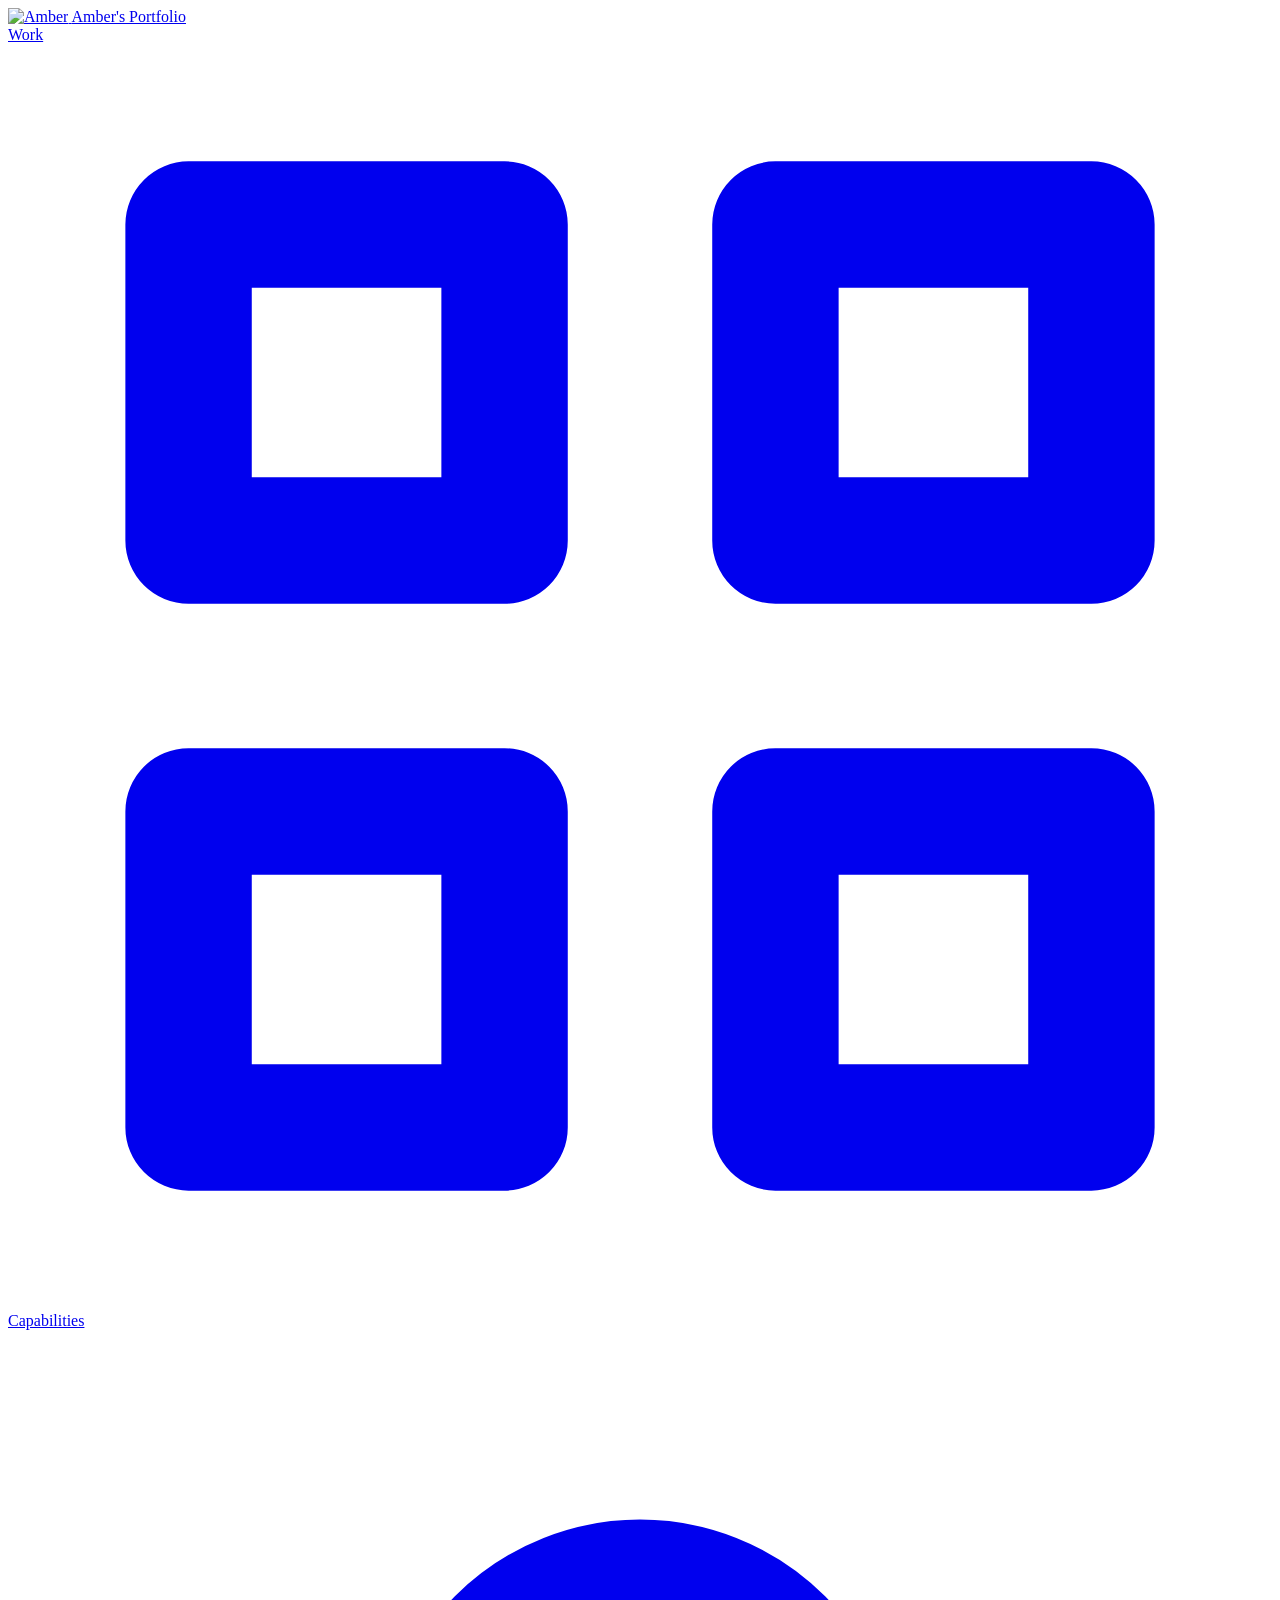
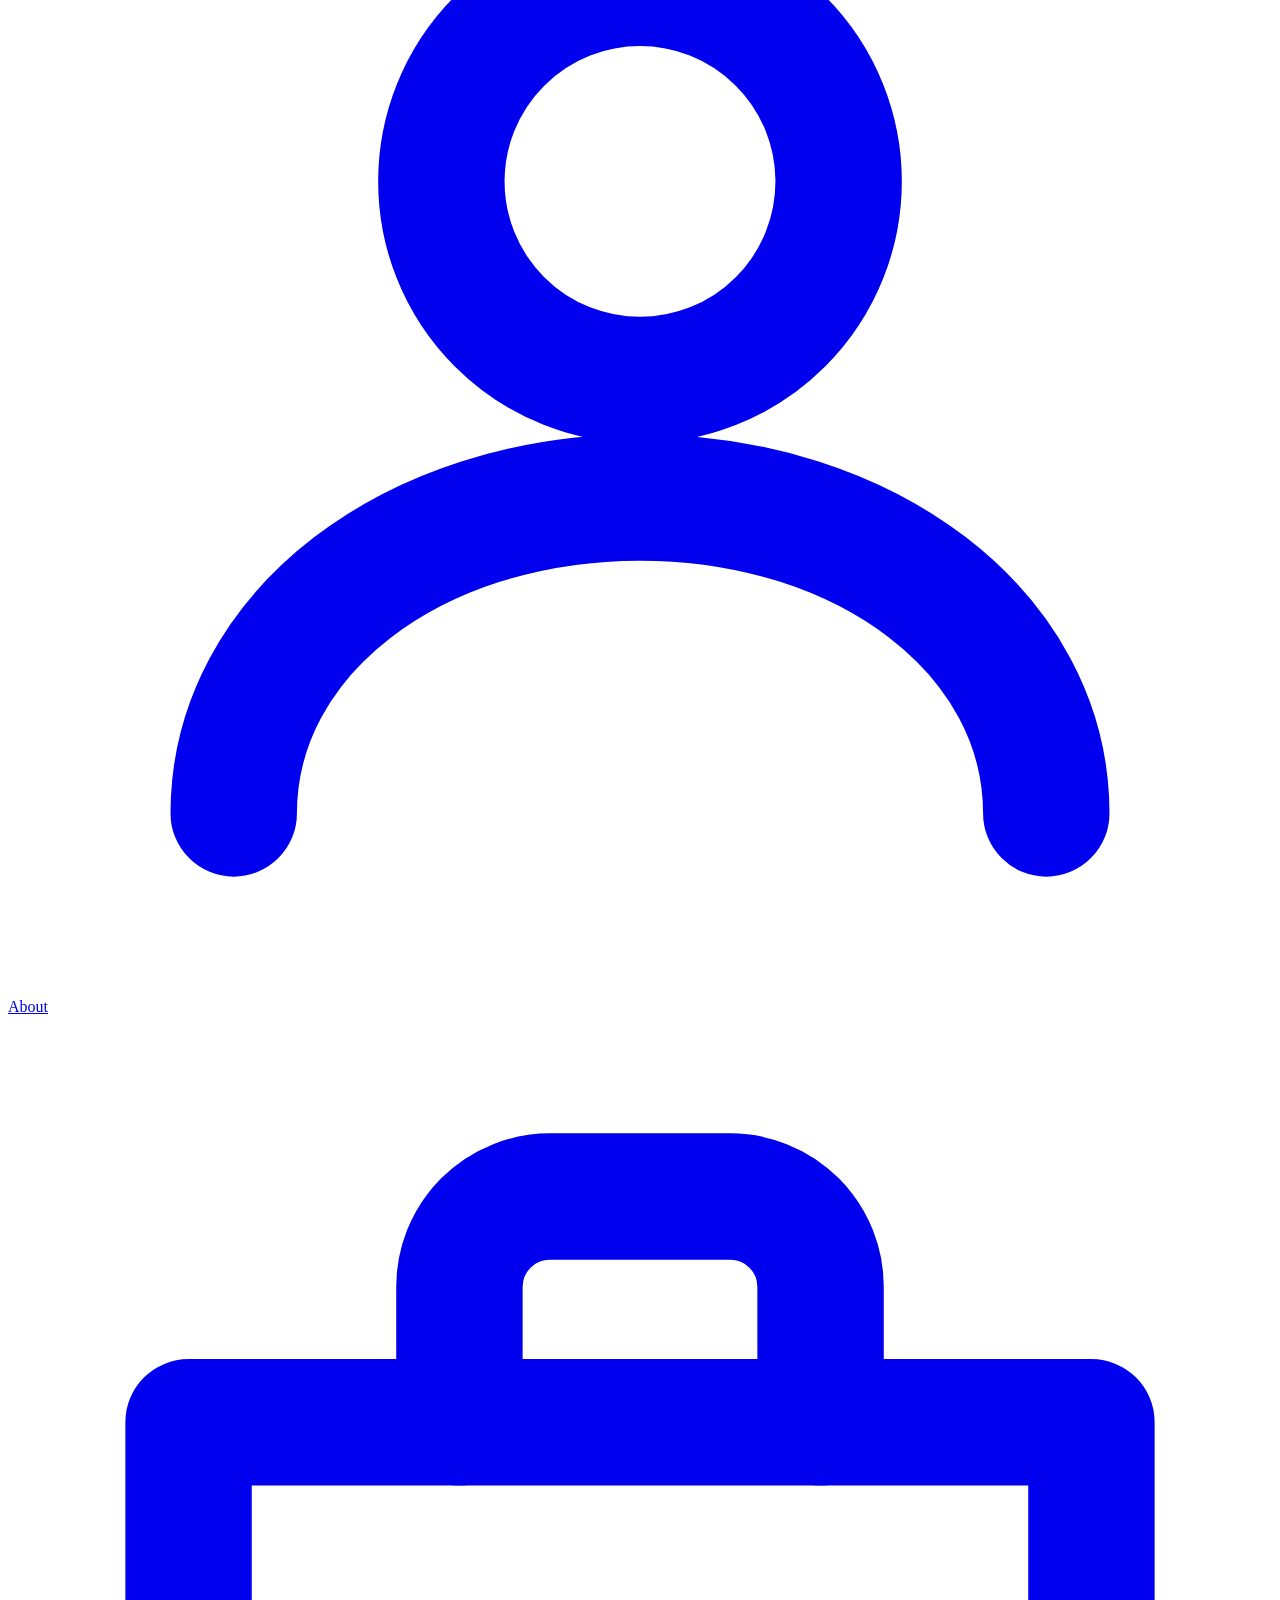
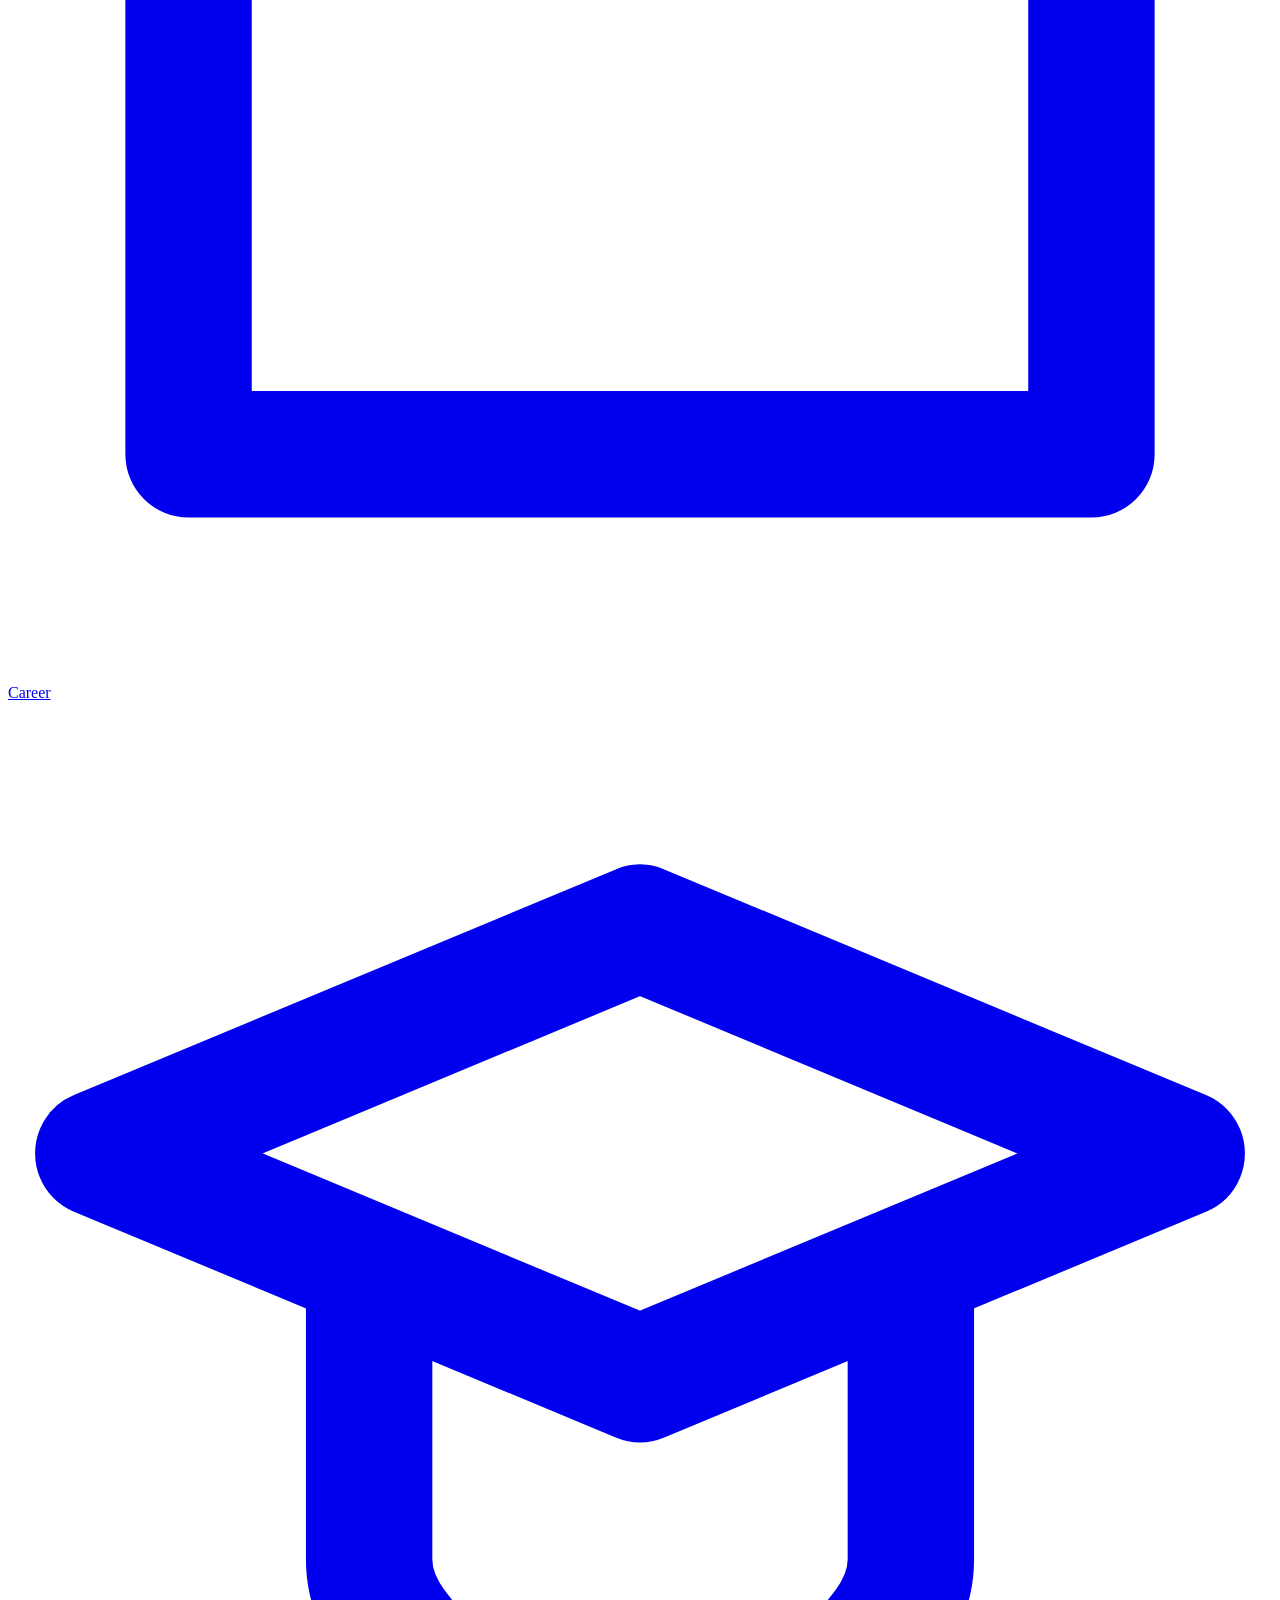
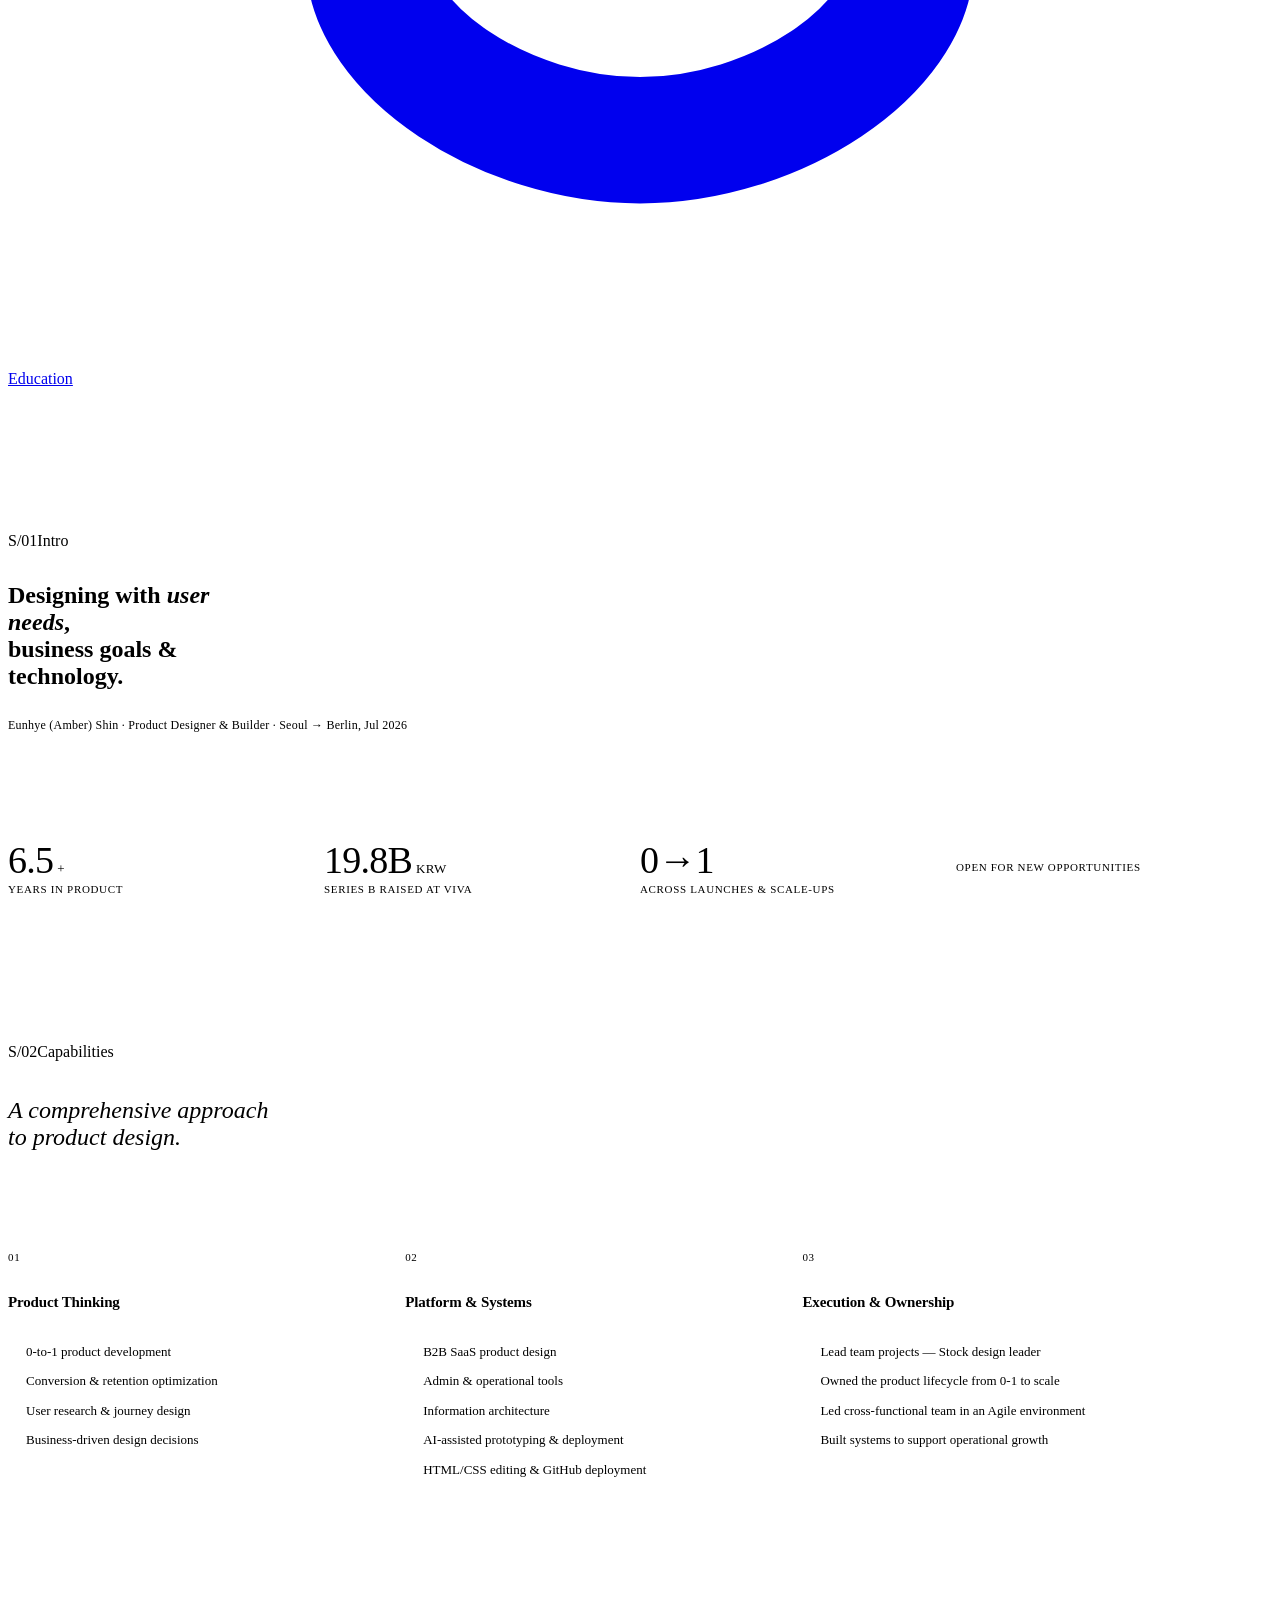
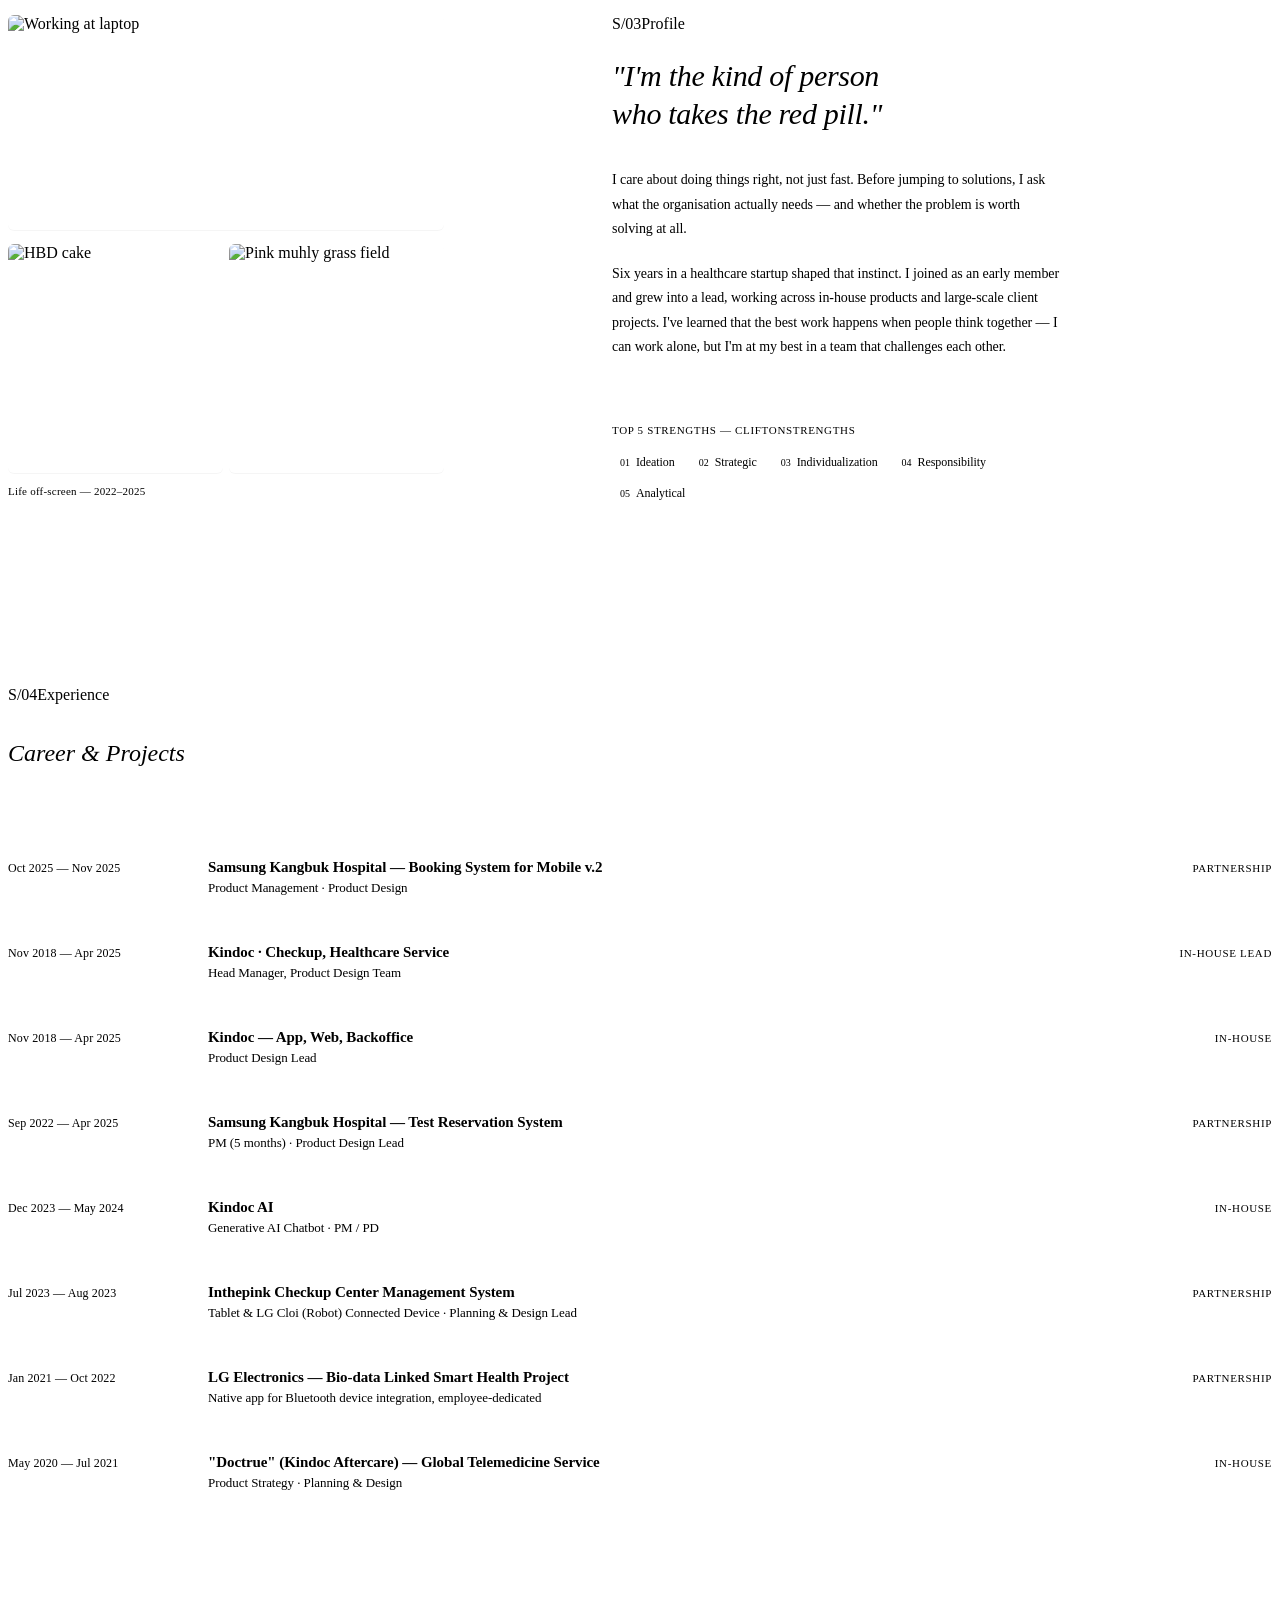
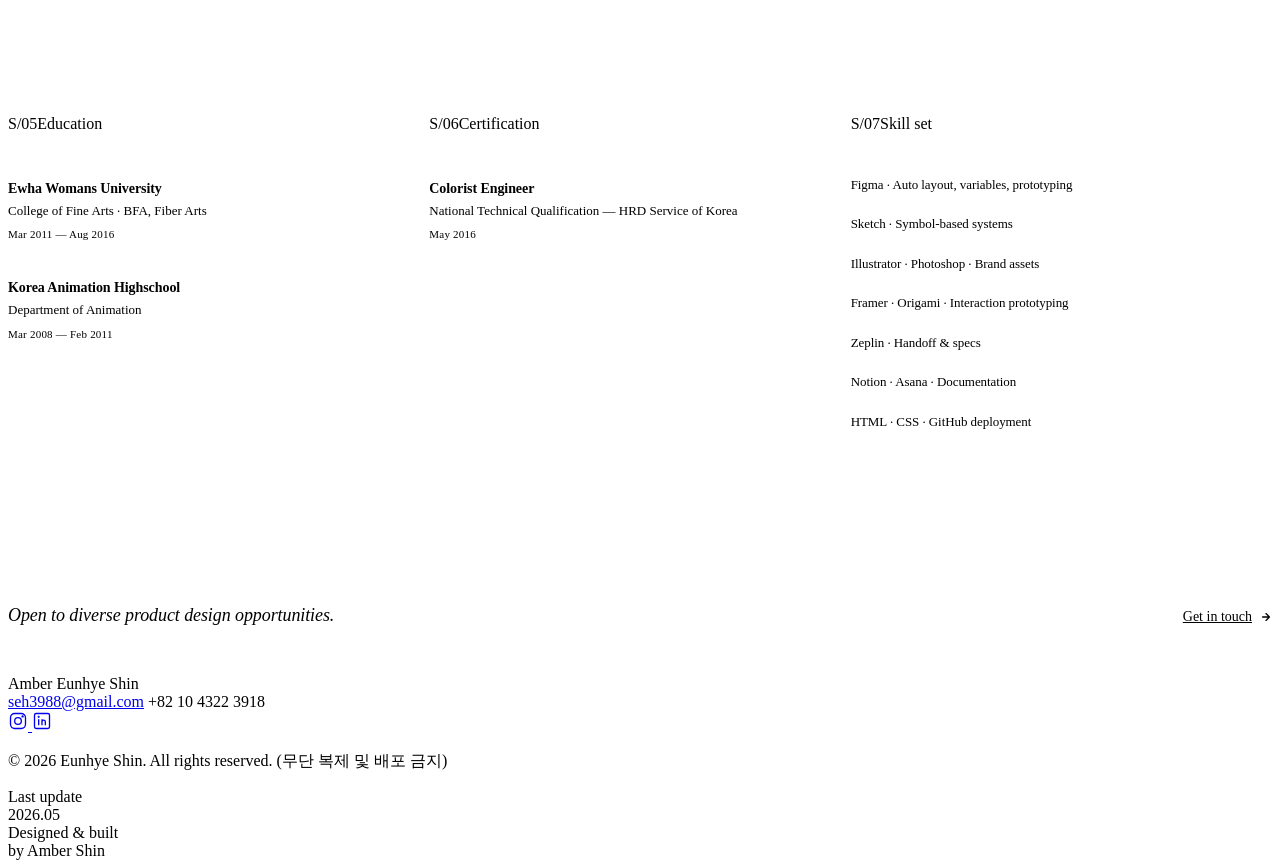
==== index.html @ b0b1480b "Update index.html" ====
<!DOCTYPE html>
<html lang="en">
<head>
<meta charset="UTF-8" />
<meta name="viewport" content="width=device-width, initial-scale=1.0" />
<title>Amber Shin — Product Designer</title>
<meta name="description" content="Eunhye 'Amber' Shin — Product Designer. 6.5+ years across in-house product, partnerships, and 0-1 launches. Currently in Seoul, relocating to Berlin." />
<meta property="og:title" content="Amber's Portfolio" />
<meta property="og:description" content="Product Designer · Seoul → Berlin" />
<meta property="og:image" content="https://ambershinne.github.io/ambershin/assets/images/og-image.png" />
<meta property="og:url" content="https://ambershinne.github.io/ambershin" />
  <link rel="stylesheet" href="assets/css/style.css" />
<link rel="stylesheet" href="assets/css/pages.css" />
<link rel="icon" type="image/png" href="assets/images/avatar.png" />
</head>
<body data-page="home">

<div class="grid-frame" aria-hidden="true"></div>

<!-- ============ NAV ============ -->
<header class="nav">
  <a href="index.html" class="nav__brand">
    <img src="assets/images/avatar.png" alt="Amber" />
    <span>Amber's Portfolio</span>
  </a>
  <nav class="nav__links">
    <a href="work.html" class="nav__link">Work</a>
  </nav>
</header>

<!-- ============ FLOATING BOTTOM NAV ============ -->
<nav class="floatnav" aria-label="Section navigation">
  <a href="#capabilities" data-toc-link class="floatnav__item">
    <svg viewBox="0 0 14 14" fill="none" stroke="currentColor" stroke-width="1.4" stroke-linecap="round" stroke-linejoin="round">
      <rect x="2" y="2" width="3.5" height="3.5"/>
      <rect x="8.5" y="2" width="3.5" height="3.5"/>
      <rect x="2" y="8.5" width="3.5" height="3.5"/>
      <rect x="8.5" y="8.5" width="3.5" height="3.5"/>
    </svg>
    <span class="floatnav__label">Capabilities</span>
  </a>
  <a href="#about" data-toc-link class="floatnav__item">
    <svg viewBox="0 0 14 14" fill="none" stroke="currentColor" stroke-width="1.4" stroke-linecap="round" stroke-linejoin="round">
      <circle cx="7" cy="5" r="2.2"/>
      <path d="M2.5 12c0-2 2-3.5 4.5-3.5s4.5 1.5 4.5 3.5"/>
    </svg>
    <span class="floatnav__label">About</span>
  </a>
  <a href="#experience" data-toc-link class="floatnav__item">
    <svg viewBox="0 0 14 14" fill="none" stroke="currentColor" stroke-width="1.4" stroke-linecap="round" stroke-linejoin="round">
      <rect x="2" y="4.5" width="10" height="7"/>
      <path d="M5 4.5V3a1 1 0 0 1 1-1h2a1 1 0 0 1 1 1v1.5"/>
    </svg>
    <span class="floatnav__label">Career</span>
  </a>
  <a href="#education" data-toc-link class="floatnav__item">
    <svg viewBox="0 0 14 14" fill="none" stroke="currentColor" stroke-width="1.4" stroke-linecap="round" stroke-linejoin="round">
      <path d="M1 5l6-2.5 6 2.5-6 2.5L1 5z"/>
      <path d="M4 6.5v3c0 1 1.5 2 3 2s3-1 3-2v-3"/>
    </svg>
    <span class="floatnav__label">Education</span>
  </a>
</nav>

<!-- ============ HERO ============ -->
<section class="about-hero-v2">
  <div class="wrap">
    <div class="eyebrow reveal">
      <span>S/01</span><span class="dash"></span><span>Intro</span>
    </div>
    <h1 class="about-hero-v2__title h-display reveal" data-delay="1">
<span class="lt">Designing with <em>user needs</em>,</span>
<span class="lt">business goals & technology.</span>
    </h1>
    <p class="about-hero-v2__caption reveal" data-delay="2">Eunhye (Amber) Shin · Product Designer & Builder · Seoul → Berlin, Jul 2026</p>
  </div>
</section>

<!-- ============ AT A GLANCE ============ -->
<section class="at-glance-section">
  <div class="wrap">
    <div class="at-glance">
      <div class="at-glance__item reveal">
        <div class="at-glance__num">6.5<span>+</span></div>
        <div class="at-glance__label">Years in product</div>
      </div>
      <div class="at-glance__item reveal" data-delay="1">
        <div class="at-glance__num">19.8B<span> KRW</span></div>
        <div class="at-glance__label">Series B raised at VIVA</div>
      </div>
      <div class="at-glance__item reveal" data-delay="2">
        <div class="at-glance__num">0→1<span></span></div>
        <div class="at-glance__label">Across launches &amp; scale-ups</div>
      </div>
      <div class="at-glance__item reveal" data-delay="3" style="gap: 8px">
        <div class="at-glance__num"><span class="dot"></span></div>
        <div class="at-glance__label">Open for new opportunities</div>
      </div>
    </div>
  </div>
</section>

<!-- ============ CAPABILITIES ============ -->
<section class="trio-section" id="capabilities" style="padding-top: 100px; padding-bottom: 40px;">
  <div class="wrap">
    <div class="timeline-section__head" style="margin-bottom: 56px;">
      <div class="eyebrow reveal">
        <span>S/02</span><span class="dash"></span><span>Capabilities</span>
      </div>
      <h2 class="timeline-section__title h-serif reveal" data-delay="1">
        <em>A comprehensive approach</em><br />to product design.
      </h2>
    </div>

    <div class="cap-grid">
      <article class="cap-card reveal">
        <div class="cap-card__num">01</div>
        <h3 class="cap-card__title">Product Thinking</h3>
        <ul class="cap-card__list">
          <li>0-to-1 product development</li>
          <li>Conversion &amp; retention optimization</li>
          <li>User research &amp; journey design</li>
          <li>Business-driven design decisions</li>
        </ul>
      </article>

      <article class="cap-card reveal" data-delay="1">
        <div class="cap-card__num">02</div>
        <h3 class="cap-card__title">Platform &amp; Systems</h3>
        <ul class="cap-card__list">
          <li>B2B SaaS product design</li>
          <li>Admin &amp; operational tools</li>
          <li>Information architecture</li>
          <li>AI-assisted prototyping &amp; deployment</li>
          <li>HTML/CSS editing &amp; GitHub deployment</li>
        </ul>
      </article>

      <article class="cap-card reveal" data-delay="2">
        <div class="cap-card__num">03</div>
        <h3 class="cap-card__title">Execution &amp; Ownership</h3>
        <ul class="cap-card__list">
          <li>Lead team projects — Stock design leader</li>
          <li>Owned the product lifecycle from 0-1 to scale</li>
          <li>Led cross-functional team in an Agile environment</li>
          <li>Built systems to support operational growth</li>
        </ul>
      </article>
    </div>
  </div>
</section>

<!-- ============ INTRO ============ -->
<section class="about-intro" id="about">
  <div class="wrap">
    <div class="about-intro__grid">
      <figure class="about-intro__media reveal" style="padding-right: 0">
        <div class="photo-stack" data-layout="collage" aria-label="Photo collage — hover to spread" style="padding: 2px; margin: 0px">
          <div class="photo photo--landscape">
            <img src="assets/images/aboutme-01.png" alt="Working at laptop" />
          </div>
          <div class="photo photo--portrait-a">
            <img src="assets/images/aboutme-02.png" alt="HBD cake" />
          </div>
          <div class="photo photo--portrait-b">
            <img src="assets/images/aboutme-03.png" alt="Pink muhly grass field" />
          </div>
        </div>
        <figcaption>Life off-screen — 2022–2025</figcaption>
      </figure>

      <div class="about-intro__body">
        <div class="eyebrow reveal">
          <span>S/03</span><span class="dash"></span><span>Profile</span>
        </div>

        <h2 class="about-intro__quote reveal" data-delay="1">
          <em>"I'm the kind of person<br />who takes the red pill."</em>
        </h2>

        <p class="about-intro__paragraph reveal" data-delay="2">
  I care about doing things right, not just fast. Before jumping to solutions, I ask what the organisation actually needs — and whether the problem is worth solving at all.
</p>
<p class="about-intro__paragraph reveal" data-delay="3">
  Six years in a healthcare startup shaped that instinct. I joined as an early member and grew into a lead, working across in-house products and large-scale client projects. I've learned that the best work happens when people think together — I can work alone, but I'm at my best in a team that challenges each other.
</p>

        <div class="about-intro__strengths reveal" data-delay="4">
          <div class="about-intro__strengths-label">Top 5 strengths — CliftonStrengths</div>
          <div class="about-intro__pills">
            <span class="pill"><span class="pill__num">01</span> Ideation</span>
            <span class="pill"><span class="pill__num">02</span> Strategic</span>
            <span class="pill"><span class="pill__num">03</span> Individualization</span>
            <span class="pill"><span class="pill__num">04</span> Responsibility</span>
            <span class="pill"><span class="pill__num">05</span> Analytical</span>
          </div>
        </div>
      </div>
    </div>
  </div>
</section>

<!-- ============ EXPERIENCE ============ -->
<section class="timeline-section" id="experience">
  <div class="wrap">
    <div class="timeline-section__head">
      <div class="eyebrow reveal">
        <span>S/04</span><span class="dash"></span><span>Experience</span>
      </div>
      <h2 class="timeline-section__title h-serif reveal" data-delay="1">
        Career &amp; Projects
      </h2>
    </div>

    <div class="timeline">
      <div class="timeline__row reveal">
        <div class="timeline__date">Oct 2025 — Nov 2025</div>
        <div class="timeline__body">
          <h3 class="timeline__title">Samsung Kangbuk Hospital — Booking System for Mobile v.2</h3>
          <div class="timeline__role">Product Management · Product Design</div>
        </div>
        <div class="timeline__meta">Partnership</div>
      </div>

      <div class="timeline__row reveal">
        <div class="timeline__date">Nov 2018 — Apr 2025</div>
        <div class="timeline__body">
          <h3 class="timeline__title">Kindoc · Checkup, Healthcare Service</h3>
          <div class="timeline__role">Head Manager, Product Design Team</div>
        </div>
        <div class="timeline__meta">In-house lead</div>
      </div>

      <div class="timeline__row reveal">
        <div class="timeline__date">Nov 2018 — Apr 2025</div>
        <div class="timeline__body">
          <h3 class="timeline__title">Kindoc — App, Web, Backoffice</h3>
          <div class="timeline__role">Product Design Lead</div>
        </div>
        <div class="timeline__meta">In-house</div>
      </div>

      <div class="timeline__row reveal">
        <div class="timeline__date">Sep 2022 — Apr 2025</div>
        <div class="timeline__body">
          <h3 class="timeline__title">Samsung Kangbuk Hospital — Test Reservation System</h3>
          <div class="timeline__role">PM (5 months) · Product Design Lead</div>
        </div>
        <div class="timeline__meta">Partnership</div>
      </div>

      <div class="timeline__row reveal">
        <div class="timeline__date">Dec 2023 — May 2024</div>
        <div class="timeline__body">
          <h3 class="timeline__title">Kindoc AI</h3>
          <div class="timeline__role">Generative AI Chatbot · PM / PD</div>
        </div>
        <div class="timeline__meta">In-house</div>
      </div>

      <div class="timeline__row reveal">
        <div class="timeline__date">Jul 2023 — Aug 2023</div>
        <div class="timeline__body">
          <h3 class="timeline__title">Inthepink Checkup Center Management System</h3>
          <div class="timeline__role">Tablet &amp; LG Cloi (Robot) Connected Device · Planning &amp; Design Lead</div>
        </div>
        <div class="timeline__meta">Partnership</div>
      </div>

      <div class="timeline__row reveal">
        <div class="timeline__date">Jan 2021 — Oct 2022</div>
        <div class="timeline__body">
          <h3 class="timeline__title">LG Electronics — Bio-data Linked Smart Health Project</h3>
          <div class="timeline__role">Native app for Bluetooth device integration, employee-dedicated</div>
        </div>
        <div class="timeline__meta">Partnership</div>
      </div>

      <div class="timeline__row reveal">
        <div class="timeline__date">May 2020 — Jul 2021</div>
        <div class="timeline__body">
          <h3 class="timeline__title">"Doctrue" (Kindoc Aftercare) — Global Telemedicine Service</h3>
          <div class="timeline__role">Product Strategy · Planning &amp; Design</div>
        </div>
        <div class="timeline__meta">In-house</div>
      </div>
    </div>
  </div>
</section>

<!-- ============ EDUCATION + CERT + SKILLS ============ -->
<section class="trio-section" id="education">
  <div class="wrap">
    <div class="trio">
      <div class="trio__col reveal">
        <div class="eyebrow"><span>S/05</span><span class="dash"></span><span>Education</span></div>
        <div class="trio__entry">
          <div class="trio__title">Ewha Womans University</div>
          <div class="trio__sub">College of Fine Arts · BFA, Fiber Arts</div>
          <div class="trio__date">Mar 2011 — Aug 2016</div>
        </div>
        <div class="trio__entry">
          <div class="trio__title">Korea Animation Highschool</div>
          <div class="trio__sub">Department of Animation</div>
          <div class="trio__date">Mar 2008 — Feb 2011</div>
        </div>
      </div>

      <div class="trio__col reveal" data-delay="1">
        <div class="eyebrow"><span>S/06</span><span class="dash"></span><span>Certification</span></div>
        <div class="trio__entry">
          <div class="trio__title">Colorist Engineer</div>
          <div class="trio__sub">National Technical Qualification — HRD Service of Korea</div>
          <div class="trio__date">May 2016</div>
        </div>
      </div>

      <div class="trio__col reveal" data-delay="2">
        <div class="eyebrow"><span>S/07</span><span class="dash"></span><span>Skill set</span></div>
        <ul class="skills-list">
          <li>Figma · Auto layout, variables, prototyping</li>
          <li>Sketch · Symbol-based systems</li>
          <li>Illustrator · Photoshop · Brand assets</li>
          <li>Framer · Origami · Interaction prototyping</li>
          <li>Zeplin · Handoff &amp; specs</li>
          <li>Notion · Asana · Documentation</li>
          <li>HTML · CSS · GitHub deployment</li>
        </ul>
      </div>
    </div>
  </div>
</section>

<!-- ============ MINI CTA ============ -->
<section class="cta-mini">
  <div class="wrap">
    <div class="cta-mini__inner">
      <p class="cta-mini__text">Open to diverse product design opportunities.</p>
      <a href="mailto:seh3988@gmail.com" class="cta-mini__link">
        Get in touch
        <svg width="12" height="12" viewBox="0 0 14 14" fill="none">
          <path d="M3 7h8M7 3l4 4-4 4" stroke="currentColor" stroke-width="1.5" stroke-linecap="round" stroke-linejoin="round"/>
        </svg>
      </a>
    </div>
  </div>
</section>

<!-- ============ FOOTER ============ -->
<footer class="footer">
  <div class="wrap">
    <div class="footer__inner">
      <div>
        <div class="footer__brand">
          <span class="footer__brand-name">Amber</span>
          <span class="footer__brand-sub">Eunhye Shin</span>
        </div>
        <div class="footer__contact">
          <a href="mailto:seh3988@gmail.com">seh3988@gmail.com</a>
          <span class="footer__phone">+82 10 4322 3918</span>
        </div>
        <div class="footer__social">
          <a href="https://www.instagram.com/shin_neon3.0" aria-label="Instagram" target="_blank">
            <svg width="20" height="20" viewBox="0 0 24 24" fill="none" stroke="currentColor" stroke-width="1.6"><rect x="3" y="3" width="18" height="18" rx="5"/><circle cx="12" cy="12" r="4"/><circle cx="17.5" cy="6.5" r="0.6" fill="currentColor"/></svg>
          </a>
          <a href="https://www.linkedin.com/in/eunhyeshin" aria-label="LinkedIn" target="_blank">
            <svg width="20" height="20" viewBox="0 0 24 24" fill="none" stroke="currentColor" stroke-width="1.6"><rect x="3" y="3" width="18" height="18" rx="2"/><line x1="8" y1="10" x2="8" y2="17"/><circle cx="8" cy="7" r="0.5" fill="currentColor"/><path d="M12 17v-4a2 2 0 0 1 4 0v4M12 10v7"/></svg>
          </a>
        </div>
        <p class="footer__copy">© 2026 Eunhye Shin. All rights reserved. (무단 복제 및 배포 금지)</p>
      </div>
      <div class="footer__right">
        <div>Last update<br />2026.05</div>
        <div>Designed &amp; built<br />by Amber Shin</div>
      </div>
    </div>
  </div>
</footer>

<script src="assets/js/main.js"></script>
</body>
</html>
---- assets/css/pages.css ----
/* ============================================================
   Page-specific styles
   ============================================================ */

/* =================== HOME =================== */

.hero {
  position: relative;
  padding: 144px 0 100px;
  overflow: hidden;
  z-index: 2;
}
.hero__eyebrow {
  margin-bottom: 36px;
}
.hero__headline {
  margin-bottom: 64px;
  max-width: 14ch;
}
.hero__headline .lt {
  /* per-line stagger via .reveal on each line */
  display: block;
}
.hero__meta {
  display: flex;
  flex-wrap: wrap;
  gap: 64px;
  border-top: 1px solid var(--line-3);
  padding-top: 32px;
  margin-bottom: 56px;
}
.meta-item {
  display: flex;
  flex-direction: column;
  gap: 4px;
  min-width: 0;
}
.meta-item__label {
  font-family: var(--font-mono);
  font-size: 11px;
  letter-spacing: 0.1em;
  text-transform: uppercase;
  color: var(--muted);
}
.meta-item__value {
  font-family: var(--font-sans);
  font-size: 14px;
  color: var(--fg-2);
  font-weight: 500;
}
.meta-item__value .dot {
  display: inline-block;
  width: 7px;
  height: 7px;
  border-radius: 50%;
  background: var(--tag-green);
  margin-right: 8px;
  transform: translateY(-2px);
  animation: pulse 1.8s var(--ease-out) infinite;
}
@keyframes pulse {
  0%   { box-shadow: 0 0 0 0   rgba(86,194,131, 0.55); }
  70%  { box-shadow: 0 0 0 7px rgba(86,194,131, 0); }
  100% { box-shadow: 0 0 0 0   rgba(86,194,131, 0); }
}

.hero__cta {
  display: flex;
  gap: 12px;
  margin-bottom: 80px;
}

.brands {
  border-top: 1px solid var(--line);
  padding-top: 40px;
  display: grid;
  grid-template-columns: 220px 1fr;
  gap: var(--col-gap);
}
.brands__label {
  font-family: var(--font-mono);
  font-size: 11px;
  letter-spacing: 0.1em;
  text-transform: uppercase;
  color: var(--muted);
  line-height: 1.5;
}
.brands__list {
  display: grid;
  grid-template-columns: repeat(4, 1fr);
  gap: 22px 36px;
  align-items: center;
}
.brand {
  height: 28px;
  display: flex;
  align-items: center;
  color: var(--fg-3);
  font-family: var(--font-sans);
  font-weight: 600;
  font-size: 13px;
  letter-spacing: -0.01em;
  opacity: 0.85;
  transition: opacity var(--t-fast) var(--ease);
  white-space: nowrap;
}
.brand:hover { opacity: 1; }
.brand--pink { color: var(--tag-pink); }
.brand--blue { color: #2864c8; }
.brand--purple { color: #4b41d0; }
.brand--samsung { color: #1428a0; }
.brand--lg { color: #a50034; }

/* Capabilities section */
.cap-header {
  max-width: 720px;
  margin-bottom: 64px;
}
.cap-header .h-serif {
  margin: 24px 0 20px;
}
.cap-grid {
  display: grid;
  grid-template-columns: minmax(0, 1fr) minmax(0, 1fr) minmax(340px, 1.3fr);
  gap: 36px;
}
.cap-card {
  position: relative;
  padding: 24px 0 0;
  border-top: 1px solid var(--line-2);
  background: transparent;
  display: flex;
  flex-direction: column;
  gap: 16px;
  transition: border-color var(--t-fast) var(--ease);
}
.cap-card:hover {
  border-top-color: var(--fg-3);
}
.cap-card__num {
  font-family: var(--font-mono);
  font-size: 11px;
  color: var(--muted);
  letter-spacing: 0.06em;
}
.cap-card__title {
  font-family: var(--font-sans);
  font-weight: 600;
  font-size: 15px;
  color: var(--fg-2);
  letter-spacing: -0.01em;
}
.cap-card__list {
  display: flex;
  flex-direction: column;
  gap: 10px;
  margin: 0;
  padding: 0;
  list-style: none;
  font-size: 13px;
  line-height: 1.5;
  color: var(--muted);
}
.cap-card__list li {
  display: flex;
  gap: 8px;
}
.cap-card__list li::before {
  content: '';
  flex: 0 0 10px;
  height: 1px;
  background: var(--muted-2);
  margin-top: 10px;
}

/* =================== WORK =================== */

.work-layout {
  display: grid;
  grid-template-columns: 380px 1fr;
  gap: 0;
  padding-top: 100px;
}
.work-sidebar {
  position: sticky;
  top: 100px;
  align-self: start;
  border-right: 1px solid var(--line-2);
  padding: 48px 48px 56px;
  height: calc(100vh - 100px);
  overflow-y: auto;
  scrollbar-width: none;
}
.work-sidebar::-webkit-scrollbar { display: none; }
.work-sidebar__corner {
  position: absolute;
  top: 16px;
  left: 16px;
  width: 36px;
  height: 36px;
  background: var(--bg-tint);
}
.work-sidebar__corner::after {
  content: '';
  position: absolute;
  inset: 0;
  background: linear-gradient(135deg, var(--bg-tint) 50%, transparent 50%);
}
.work-sidebar__eyebrow {
  font-family: var(--font-mono);
  font-size: 13px;
  letter-spacing: 0.02em;
  color: #6f786b;
  margin-bottom: 48px;
}
.principle {
  display: flex;
  flex-direction: column;
  gap: 12px;
  margin-bottom: 48px;
}
.principle__title {
  font-family: var(--font-serif);
  font-weight: 500;
  font-size: 16px;
  line-height: 1.25;
  color: var(--fg-3);
  letter-spacing: 0.005em;
  margin: 0;
}
.principle__body {
  font-size: 13px;
  line-height: 1.65;
  color: var(--muted-2);
  letter-spacing: -0.005em;
  margin: 0;
}

.work-grid {
  padding: 24px 32px 80px;
  display: grid;
  grid-template-columns: 1fr 1fr;
  gap: 56px 32px;
}
.work-card {
  position: relative;
  display: flex;
  flex-direction: column;
  cursor: not-allowed;
}
.work-card__media {
  position: relative;
  aspect-ratio: 482 / 312;
  border-radius: 10px;
  overflow: hidden;
  background: var(--bg-soft);
}
.work-card__media img {
  width: 100%;
  height: 100%;
  object-fit: cover;
  transition: transform 900ms var(--ease-out);
}
.work-card__media--contain img { object-fit: contain; }
.work-card__media::after {
  content: '';
  position: absolute;
  inset: 0;
  background: rgba(0,0,0,0);
  transition: background var(--t-med) var(--ease);
  pointer-events: none;
}
.work-card:hover .work-card__media img { transform: scale(1.035); }
.work-card:hover .work-card__media::after { background: rgba(0,0,0,0.05); }
.work-card:hover .work-card__title { color: var(--accent); }

.work-card__body {
  padding: 20px 2px 0;
  display: flex;
  flex-direction: column;
  gap: 10px;
}
.work-card__tags {
  display: flex;
  flex-wrap: wrap;
  gap: 6px;
  margin-bottom: 2px;
}
.tag {
  display: inline-flex;
  align-items: center;
  gap: 4px;
  padding: 3px 7px;
  font-family: 'DM Sans', var(--font-sans);
  font-size: 11px;
  font-weight: 500;
  letter-spacing: -0.005em;
  line-height: 1.1;
  border-radius: 5px;
  width: fit-content;
}
.tag::before { content: none; }
.tag .tag__icon {
  font-size: 10px;
  line-height: 1;
  display: inline-flex;
}
.tag--inhouse { background: #e7f1e3; color: #3d6a47; }
.tag--personal { background: #ecf3e7; color: #4a5e44; }
.tag--partnership { background: #ebe9fb; color: #4b41d0; }
.tag--claude {
  background: #e96a3d;
  color: #fff;
  padding: 3px 8px 3px 7px;
}
.tag--claude .tag__icon { font-size: 9px; }

.work-card__title {
  font-family: 'DM Sans', var(--font-sans);
  font-weight: 600;
  font-size: 19px;
  line-height: 1.3;
  letter-spacing: -0.015em;
  color: var(--fg);
  margin: 0;
  transition: color var(--t-med) var(--ease);
}
.work-card__desc {
  font-family: 'DM Sans', var(--font-sans);
  font-size: 14px;
  line-height: 1.5;
  color: var(--fg-3);
  letter-spacing: -0.005em;
  margin: 0;
}
.work-card__hash {
  margin-top: 6px;
  font-family: 'DM Sans', var(--font-sans);
  font-size: 13px;
  color: var(--muted-2);
  letter-spacing: -0.005em;
}

/* =================== ABOUT (v2 — editorial) =================== */

.about-hero-v2 {
  padding: 144px 0 60px;
  border-bottom: 1px solid var(--line-3);
}
.about-hero-v2__title {
  margin: 32px 0 28px;
  max-width: 18ch;
}
.about-hero-v2__title .lt { display: block; }
.about-hero-v2__caption {
  font-family: var(--font-mono);
  font-size: 12px;
  letter-spacing: 0.02em;
  color: var(--muted);
  margin: 0;
}

/* At a glance bar */
.at-glance-section {
  padding: 48px 0;
  border-bottom: 1px solid var(--line-3);
}
.at-glance {
  display: grid;
  grid-template-columns: repeat(4, 1fr);
  gap: 32px;
  column-gap: var(--col-gap);
}
.at-glance__item {
  display: flex;
  flex-direction: column;
  gap: 4px;
}
.at-glance__num {
  font-family: var(--font-display);
  font-weight: 400;
  font-variation-settings: "opsz" 144, "SOFT" 0;
  font-size: 38px;
  line-height: 1;
  letter-spacing: -0.02em;
  color: var(--fg);
  display: inline-flex;
  align-items: baseline;
}
.at-glance__num span {
  font-family: var(--font-mono);
  font-size: 13px;
  color: var(--muted);
  font-weight: 400;
  margin-left: 4px;
  letter-spacing: 0.02em;
}
.at-glance__num .dot {
  display: inline-block;
  width: 12px;
  height: 12px;
  border-radius: 50%;
  background: var(--tag-green);
  margin: 0;
  animation: pulse 1.8s var(--ease-out) infinite;
}
.at-glance__label {
  font-family: var(--font-mono);
  font-size: 11px;
  letter-spacing: 0.06em;
  text-transform: uppercase;
  color: var(--muted-2);
}

/* Intro — photo + narrative */
.about-intro {
  padding: 96px 0 80px;
}
.about-intro__grid {
  display: grid;
  grid-template-columns: 0.9fr 1.1fr;
  gap: 64px;
  align-items: start;
  min-width: 0;
}
.about-intro__media {
  margin: 0;
  position: sticky;
  top: 100px;
  display: flex;
  flex-direction: column;
  gap: 12px;
  width: 80%;
}
.about-intro__media figcaption {
  font-family: var(--font-mono);
  font-size: 11px;
  letter-spacing: 0.02em;
  color: var(--muted-2);
  display: flex;
  justify-content: space-between;
  gap: 12px;
  flex-wrap: wrap;
}
.photo-hint {
  color: var(--muted-3);
  font-style: italic;
  letter-spacing: 0;
}

/* Photo stack — static collage */
.photo-stack {
  position: relative;
  width: 100%;
  aspect-ratio: 1 / 1.05;
}
.photo-stack .photo {
  position: absolute;
  border-radius: 6px;
  overflow: hidden;
  background: var(--bg-soft);
  box-shadow: 0 1px 0 rgba(0,0,0,0.04);
}
.photo-stack .photo img {
  width: 100%;
  height: 100%;
  object-fit: cover;
  display: block;
}
.photo-stack .photo--landscape  { top: 0;     left: 0;             width: 100%;            height: 47%; }
.photo-stack .photo--portrait-a { top: 50%;   left: 0;             width: calc(50% - 3px); height: 50%; }
.photo-stack .photo--portrait-b { top: 50%;   left: calc(50% + 3px); width: calc(50% - 3px); height: 50%; }
.about-intro__body {
  max-width: 56ch;
  min-width: 0;
}
.about-intro__quote {
  font-family: var(--font-display);
  font-weight: 400;
  font-size: clamp(22px, 2.4vw, 30px);
  line-height: 1.25;
  letter-spacing: -0.01em;
  color: var(--fg);
  margin: 24px 0 36px;
}
.about-intro__quote em {
  font-style: italic;
  font-variation-settings: "opsz" 144, "SOFT" 100;
}
.about-intro__paragraph {
  font-family: var(--font-sans);
  font-size: 14px;
  line-height: 1.75;
  color: var(--fg-3);
  letter-spacing: -0.005em;
  margin: 0 0 20px;
  overflow-wrap: break-word;
  word-wrap: break-word;
}
.about-intro__paragraph strong {
  font-weight: 600;
  color: var(--fg);
}
.about-intro__strengths {
  margin-top: 36px;
  padding-top: 28px;
  border-top: 1px solid var(--line-3);
}
.about-intro__strengths-label {
  font-family: var(--font-mono);
  font-size: 11px;
  letter-spacing: 0.06em;
  text-transform: uppercase;
  color: var(--muted);
  margin-bottom: 14px;
}
.about-intro__pills {
  display: flex;
  flex-wrap: wrap;
  gap: 6px;
}
.pill {
  display: inline-flex;
  align-items: center;
  gap: 6px;
  padding: 5px 10px 5px 8px;
  background: var(--bg-tint);
  color: var(--fg-2);
  font-family: 'DM Sans', var(--font-sans);
  font-size: 12px;
  font-weight: 500;
  letter-spacing: -0.005em;
  border-radius: 5px;
}
.pill__num {
  font-family: var(--font-mono);
  font-size: 10px;
  color: var(--muted);
}

/* Timeline */
.timeline-section {
  padding: 100px 0;
  background: var(--bg-soft);
  border-top: 1px solid var(--line-3);
  border-bottom: 1px solid var(--line-3);
}
.timeline-section__head {
  display: flex;
  flex-direction: column;
  gap: 16px;
  margin-bottom: 48px;
}
.timeline-section__title {
  font-weight: 500;
  font-style: italic;
}
.timeline {
  border-top: 1px solid var(--line-2);
}
.timeline__row {
  display: grid;
  grid-template-columns: 200px 1fr 140px;
  gap: var(--col-gap);
  padding: 24px 0;
  border-bottom: 1px solid var(--line-3);
  align-items: baseline;
}
.timeline__row + .timeline__row { }
.timeline__date {
  font-family: var(--font-mono);
  font-size: 12px;
  color: var(--muted);
  letter-spacing: 0.01em;
  padding-top: 2px;
}
.timeline__body {
  display: flex;
  flex-direction: column;
  gap: 4px;
  min-width: 0;
}
.timeline__title {
  font-family: var(--font-sans);
  font-weight: 600;
  font-size: 15px;
  letter-spacing: -0.005em;
  color: var(--fg);
  margin: 0;
}
.timeline__role {
  font-family: var(--font-sans);
  font-size: 13px;
  color: var(--muted);
  letter-spacing: -0.005em;
}
.timeline__meta {
  font-family: var(--font-mono);
  font-size: 11px;
  letter-spacing: 0.06em;
  text-transform: uppercase;
  color: var(--muted-2);
  text-align: right;
}

/* Trio columns — Education / Certification / Skills */
.trio-section {
  padding: 100px 0;
}
.trio {
  display: grid;
  grid-template-columns: 1fr 1fr 1fr;
  gap: 56px var(--col-gap);
}
.trio__col {
  display: flex;
  flex-direction: column;
  gap: 24px;
}
.trio__col .eyebrow {
  margin-bottom: 8px;
}
.trio__entry {
  display: flex;
  flex-direction: column;
  gap: 4px;
  padding-top: 16px;
  border-top: 1px solid var(--line-3);
}
.trio__title {
  font-family: var(--font-sans);
  font-weight: 600;
  font-size: 14px;
  letter-spacing: -0.005em;
  color: var(--fg);
}
.trio__sub {
  font-family: var(--font-sans);
  font-size: 13px;
  color: var(--muted);
  line-height: 1.5;
}
.trio__date {
  font-family: var(--font-mono);
  font-size: 11px;
  color: var(--muted-2);
  letter-spacing: 0.02em;
  margin-top: 4px;
}
.skills-list {
  list-style: none;
  margin: 0;
  padding: 0;
  display: flex;
  flex-direction: column;
}
.skills-list li {
  padding: 10px 0;
  border-top: 1px solid var(--line-3);
  font-family: var(--font-sans);
  font-size: 13px;
  color: var(--fg-3);
  letter-spacing: -0.005em;
  line-height: 1.5;
}

/* Chart section — refine head */
.chart-section__head {
  display: grid;
  grid-template-columns: 1fr;
  gap: 12px;
  margin-bottom: 40px;
  max-width: 720px;
}
.chart-section__head .eyebrow { margin-bottom: 12px; }

/* Small inline CTA */
.cta-mini {
  padding: 64px 0 48px;
  border-top: 1px solid var(--line-3);
}
.cta-mini__inner {
  display: flex;
  align-items: baseline;
  justify-content: space-between;
  gap: 24px;
  flex-wrap: wrap;
}
.cta-mini__text {
  font-family: var(--font-serif);
  font-style: italic;
  font-weight: 500;
  font-size: 18px;
  color: var(--fg-3);
  letter-spacing: -0.005em;
  margin: 0;
}
.cta-mini__link {
  display: inline-flex;
  align-items: center;
  gap: 8px;
  font-family: 'DM Sans', var(--font-sans);
  font-size: 14px;
  font-weight: 500;
  color: var(--fg);
  border-bottom: 1px solid var(--fg-3);
  padding-bottom: 2px;
  transition: gap var(--t-fast) var(--ease), border-color var(--t-fast) var(--ease);
}
.cta-mini__link:hover { gap: 12px; border-color: var(--accent); color: var(--accent); }

/* CTA display em */
.cta-headline em {
  font-style: italic;
  font-variation-settings: "opsz" 144, "SOFT" 100;
}

/* responsive overrides for about v2 */
@media (max-width: 1024px) {
  .about-intro__grid { grid-template-columns: 1fr; gap: 40px; }
  .about-intro__media { position: relative; top: 0; max-width: 480px; width: 100%; }
  .at-glance { grid-template-columns: 1fr 1fr; gap: 32px; }
  /* Stack timeline rows — date on top, body, meta */
  .timeline__row {
    grid-template-columns: 1fr;
    grid-template-areas: "date" "body" "meta";
    gap: 8px;
    padding: 20px 0;
  }
  .timeline__date { grid-area: date; }
  .timeline__body { grid-area: body; }
  .timeline__meta { grid-area: meta; text-align: left; }
  .trio { grid-template-columns: 1fr; gap: 48px; }
}
@media (max-width: 768px) {
  .about-hero-v2 { padding: 130px 0 40px; }
  .at-glance { grid-template-columns: 1fr 1fr; gap: 24px; }
  .at-glance__num { font-size: 32px; }
  /* prevent photo-stack negative margin from breaking the body text width */
  .about-intro { overflow-x: clip; }
  .about-intro__grid { grid-template-columns: minmax(0, 1fr); }
  .about-intro__body { max-width: 100%; width: 100%; min-width: 0; }
  .about-intro__paragraph { max-width: 100%; width: 100%; }
  /* Mobile photo stack: horizontal scroll */
  .about-intro__media { width: 100%; max-width: 100%; }
  .photo-stack {
    aspect-ratio: auto;
    display: flex;
    gap: 6px;
    overflow-x: auto;
    overflow-y: hidden;
    -webkit-overflow-scrolling: touch;
    scroll-snap-type: x mandatory;
    padding-bottom: 4px;
    margin: 0 calc(var(--gutter) * -1);
    padding-left: var(--gutter);
    padding-right: var(--gutter);
    scrollbar-width: none;
  }
  .photo-stack::-webkit-scrollbar { display: none; }
  .photo-stack .photo {
    position: relative;
    flex: 0 0 auto;
    height: 240px;
    top: 0 !important;
    left: 0 !important;
    transform: none !important;
    scroll-snap-align: start;
    transition: none;
  }
  .photo-stack .photo--landscape  { width: 320px; }
  .photo-stack .photo--portrait-a,
  .photo-stack .photo--portrait-b { width: 176px; }
  .photo-hint { display: none; }
}
.about-hero__inner {
  display: grid;
  grid-template-columns: 200px 1fr;
  gap: var(--col-gap);
}
.about-hero__quote {
  font-family: var(--font-mono);
  font-size: 11px;
  color: var(--muted-2);
  letter-spacing: 0.02em;
  position: sticky;
  top: 140px;
}
.about-hero__body {
  max-width: 720px;
}
.about-hero__title {
  font-family: var(--font-serif);
  font-style: italic;
  font-weight: 500;
  font-size: clamp(24px, 2.6vw, 32px);
  line-height: 1.2;
  margin: 0 0 28px;
  letter-spacing: -0.01em;
  color: var(--fg);
}
.about-hero__paragraph {
  font-family: var(--font-sans);
  font-size: 14px;
  line-height: 1.7;
  color: var(--fg-3);
  letter-spacing: -0.005em;
  margin: 0 0 20px;
  max-width: 62ch;
}
.about-hero__strengths {
  display: flex;
  flex-wrap: wrap;
  gap: 8px;
  margin-top: 32px;
}
.strength-pill {
  font-family: var(--font-mono);
  font-size: 12px;
  padding: 6px 12px;
  background: var(--bg-tint);
  color: var(--fg-3);
  border-radius: 999px;
  letter-spacing: 0.01em;
}
.about-hero__caption {
  margin-top: 20px;
  font-family: var(--font-mono);
  font-size: 12px;
  color: var(--muted-2);
}

/* Career table */
.career {
  padding: 80px 0;
}
.career-row {
  display: grid;
  grid-template-columns: 200px 1fr 180px;
  gap: var(--col-gap);
  padding: 28px 0;
  border-top: 1px solid var(--line-3);
  align-items: baseline;
}
.career-row--head {
  border-top: 1px solid var(--line-2);
  padding: 20px 0 28px;
}
.career-row:last-child { border-bottom: 1px solid var(--line-3); }
.career-section-title {
  font-family: var(--font-serif);
  font-weight: 500;
  font-style: italic;
  font-size: 22px;
  letter-spacing: -0.01em;
  color: var(--fg);
  line-height: 1.15;
  margin: 0;
}
.career-row__title {
  display: flex;
  flex-direction: column;
  gap: 6px;
}
.career-row__title strong {
  font-family: var(--font-sans);
  font-weight: 600;
  font-size: 15px;
  color: var(--fg);
  letter-spacing: -0.005em;
}
.career-row__title span {
  font-family: var(--font-sans);
  font-size: 13px;
  color: var(--accent);
  letter-spacing: -0.005em;
}
.career-row__date {
  text-align: right;
  font-family: var(--font-mono);
  font-size: 12px;
  color: var(--muted);
  letter-spacing: 0.01em;
}
.career-row__title a {
  color: var(--tag-blue);
  border-bottom: 1px solid currentColor;
  font-weight: 500;
  font-size: 13px;
}
.career-row__icons {
  display: flex;
  flex-wrap: wrap;
  gap: 14px;
  align-items: center;
  margin-top: 6px;
}
.skill-icon {
  width: 32px;
  height: 32px;
  display: grid;
  place-items: center;
  border-radius: 6px;
  font-family: var(--font-mono);
  font-size: 11px;
  font-weight: 500;
  background: var(--bg-tint);
  color: var(--fg-3);
  transition: transform var(--t-fast) var(--ease);
}
.skill-icon:hover { transform: translateY(-2px); }

/* Chart section */
.chart-section {
  background: var(--bg-soft);
  padding: 96px 0;
}
.chart-section__head {
  display: grid;
  grid-template-columns: 200px 1fr;
  gap: var(--col-gap);
  margin-bottom: 48px;
}
.chart-section__body {
  max-width: 760px;
}
.chart-section__title {
  font-family: var(--font-serif);
  font-style: italic;
  font-weight: 500;
  font-size: 24px;
  line-height: 1.25;
  letter-spacing: -0.01em;
  margin: 0 0 20px;
  color: var(--fg);
}
.chart-section__paragraph {
  font-family: var(--font-sans);
  font-size: 14px;
  line-height: 1.7;
  color: var(--fg-3);
  margin: 0 0 12px;
  max-width: 64ch;
}
.chart-section__source {
  font-family: var(--font-mono);
  font-size: 12px;
  color: var(--muted-2);
  text-align: right;
  margin: 36px 0 8px;
}
.chart-frame {
  background: #1c1426;
  border-radius: 12px;
  padding: 40px;
  position: relative;
  overflow: hidden;
  min-height: 360px;
}
.chart-frame img {
  width: 100%;
  height: auto;
}

/* CTA */
.cta-section {
  padding: 120px 0 96px;
}
.cta-inner {
  text-align: right;
  border-top: 1px solid var(--line-3);
  padding-top: 80px;
}
.cta-headline {
  font-family: var(--font-serif);
  font-style: italic;
  font-weight: 500;
  font-size: clamp(24px, 3.4vw, 38px);
  line-height: 1.2;
  letter-spacing: -0.015em;
  color: var(--fg);
  margin: 0 0 16px;
}
.cta-link {
  display: inline-block;
  font-family: var(--font-serif);
  font-style: italic;
  font-weight: 500;
  font-size: clamp(24px, 3.4vw, 38px);
  color: var(--muted-2);
  border-bottom: 1px solid transparent;
  transition: color var(--t-med) var(--ease);
}
.cta-link:hover { color: var(--fg); border-bottom-color: var(--fg); }

/* =================== RESPONSIVE OVERRIDES =================== */

@media (max-width: 1024px) {
  .cap-grid { grid-template-columns: 1fr; gap: 20px; }
  .brands { grid-template-columns: 1fr; gap: 24px; }
  .brands__list { grid-template-columns: repeat(3, 1fr); }
  .work-layout { grid-template-columns: 1fr; }
  .work-sidebar {
    position: relative;
    top: 0;
    height: auto;
    border-right: 0;
    border-bottom: 1px solid var(--line-2);
    padding: 40px var(--gutter);
  }
  .work-grid { padding: 24px var(--gutter) 64px; gap: 40px 24px; }
  .career-row { grid-template-columns: 160px 1fr; }
  .career-row__date { grid-column: 2; text-align: left; margin-top: 4px; }
  .about-hero__inner { grid-template-columns: 1fr; }
  .about-hero__quote { position: static; }
  .chart-section__head { grid-template-columns: 1fr; }
}

@media (max-width: 768px) {
  .hero { padding: 140px 0 60px; }
  .hero__meta { gap: 24px; }
  .brands__list { grid-template-columns: repeat(2, 1fr); }
  .work-grid { grid-template-columns: 1fr; padding: 24px; gap: 40px; }
  .work-card__title { font-size: 20px; }
  .career-row { grid-template-columns: 1fr; gap: 8px; padding: 24px 0; }
  .cta-inner { text-align: left; }
}
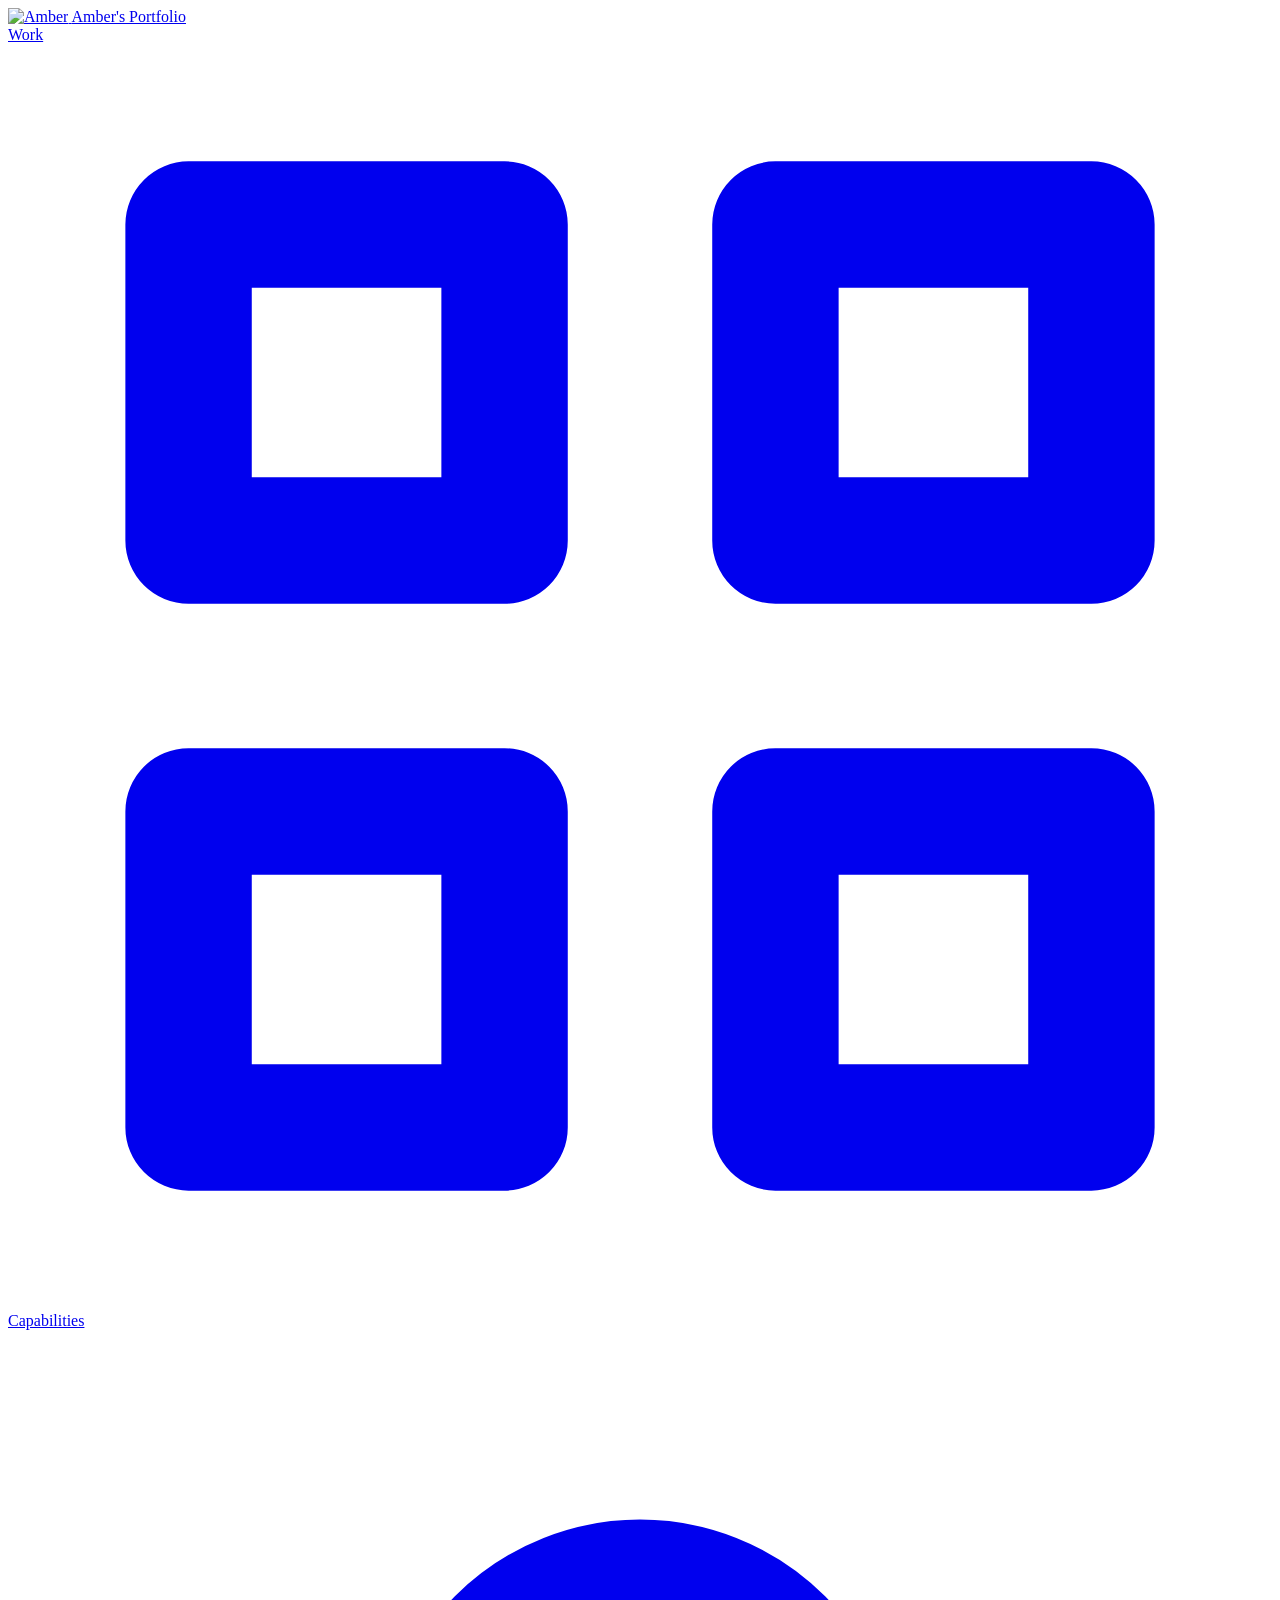
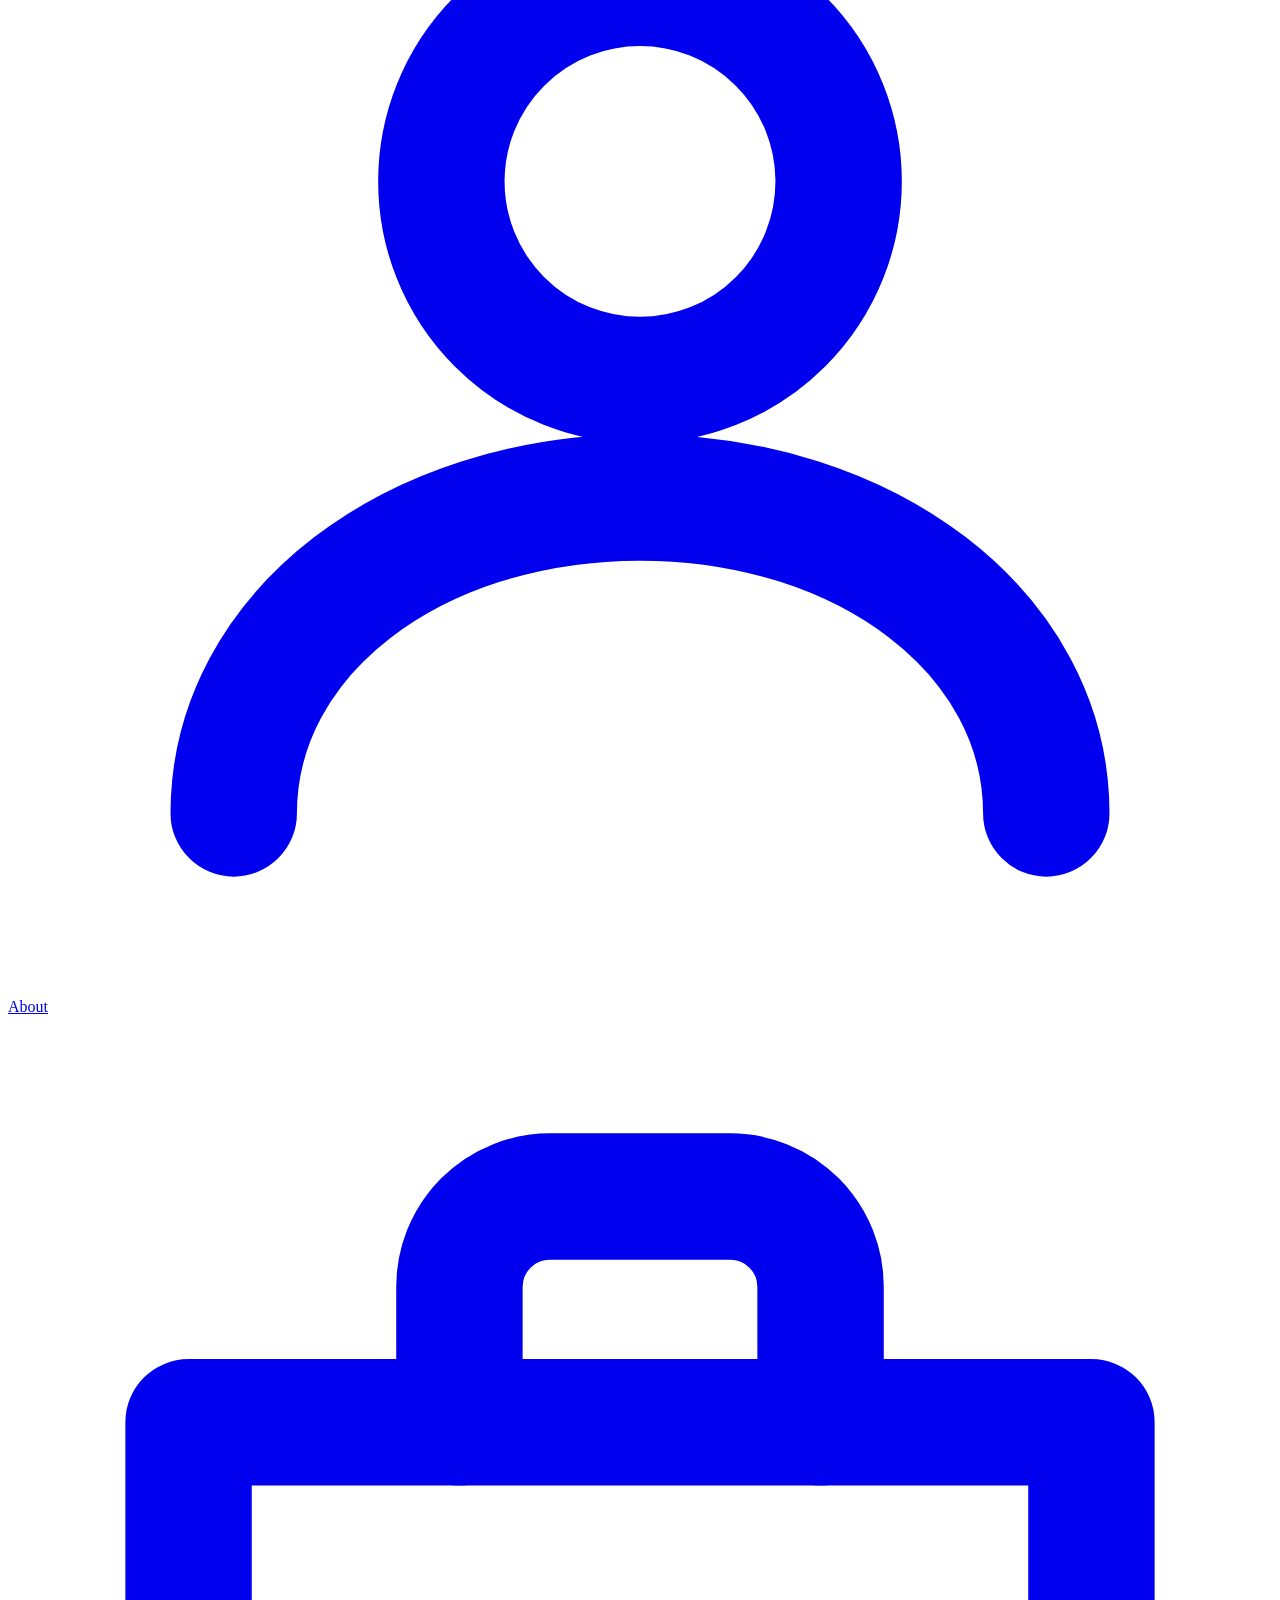
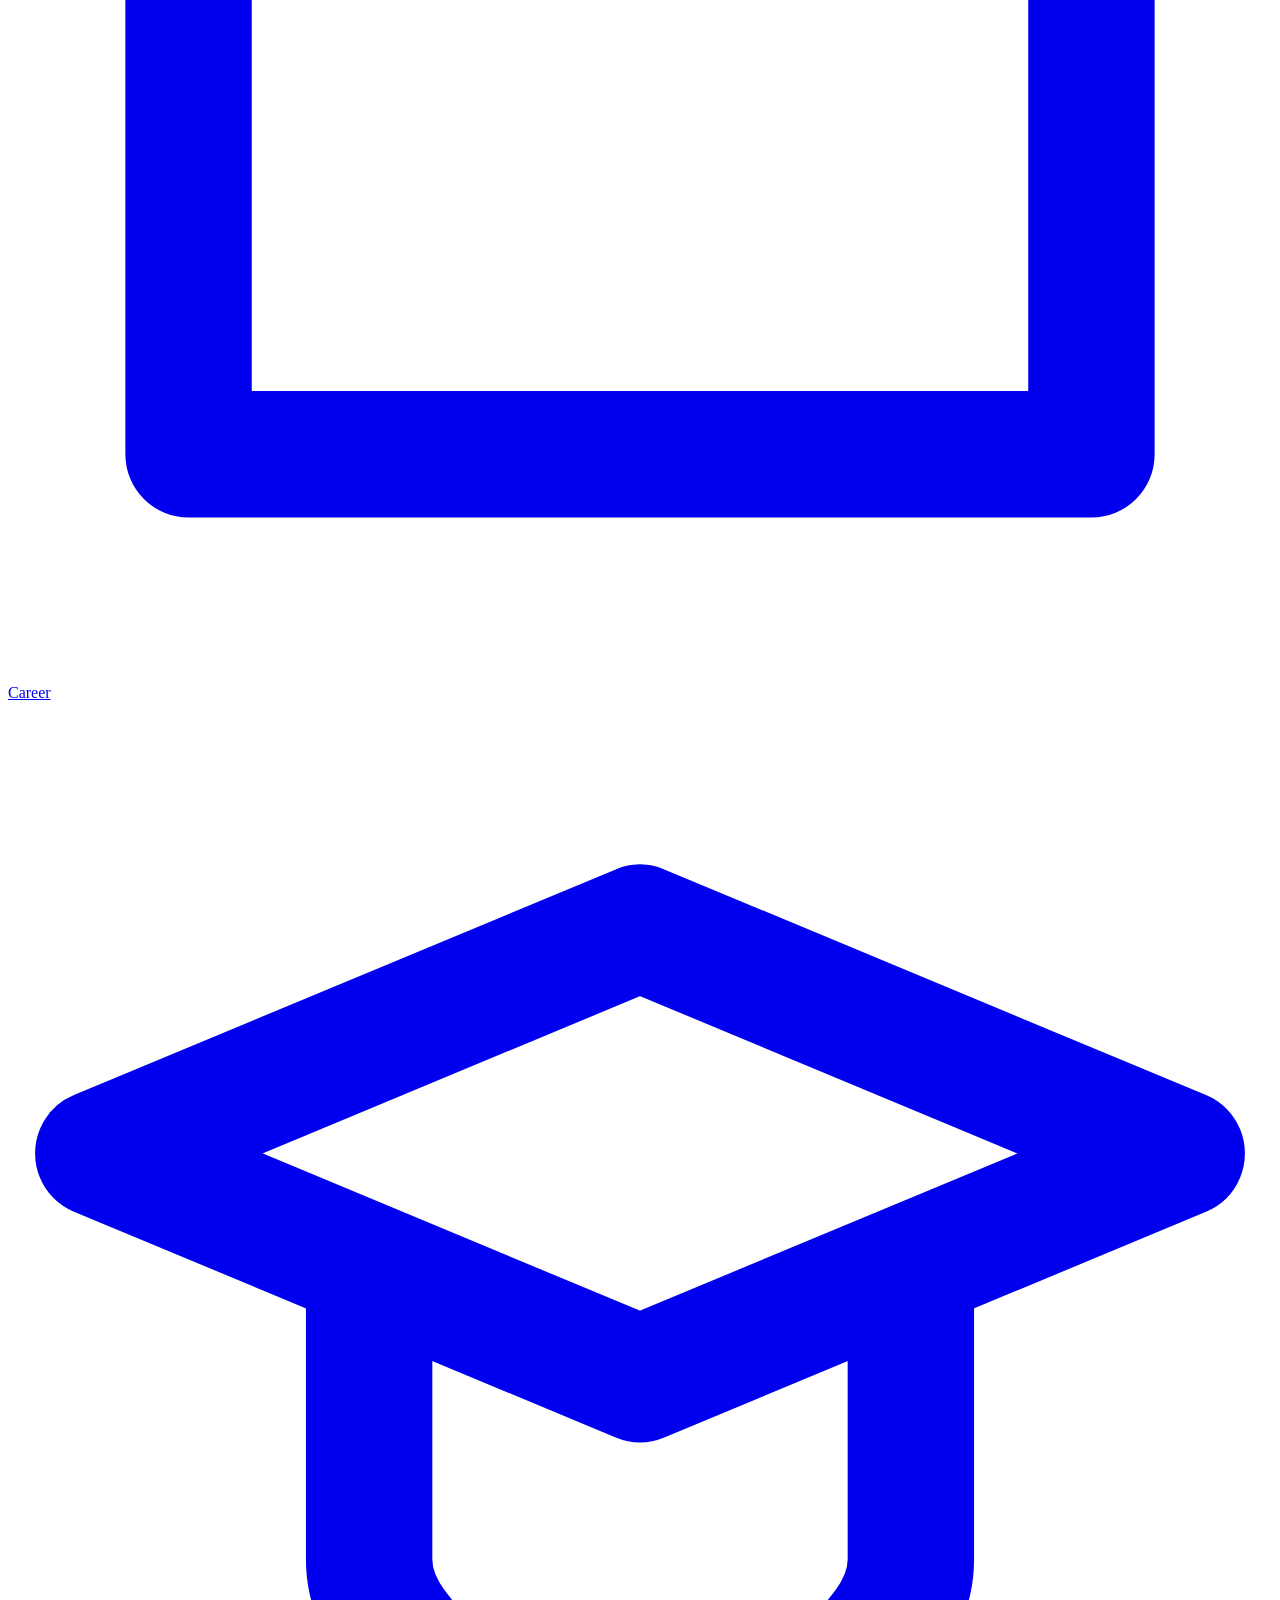
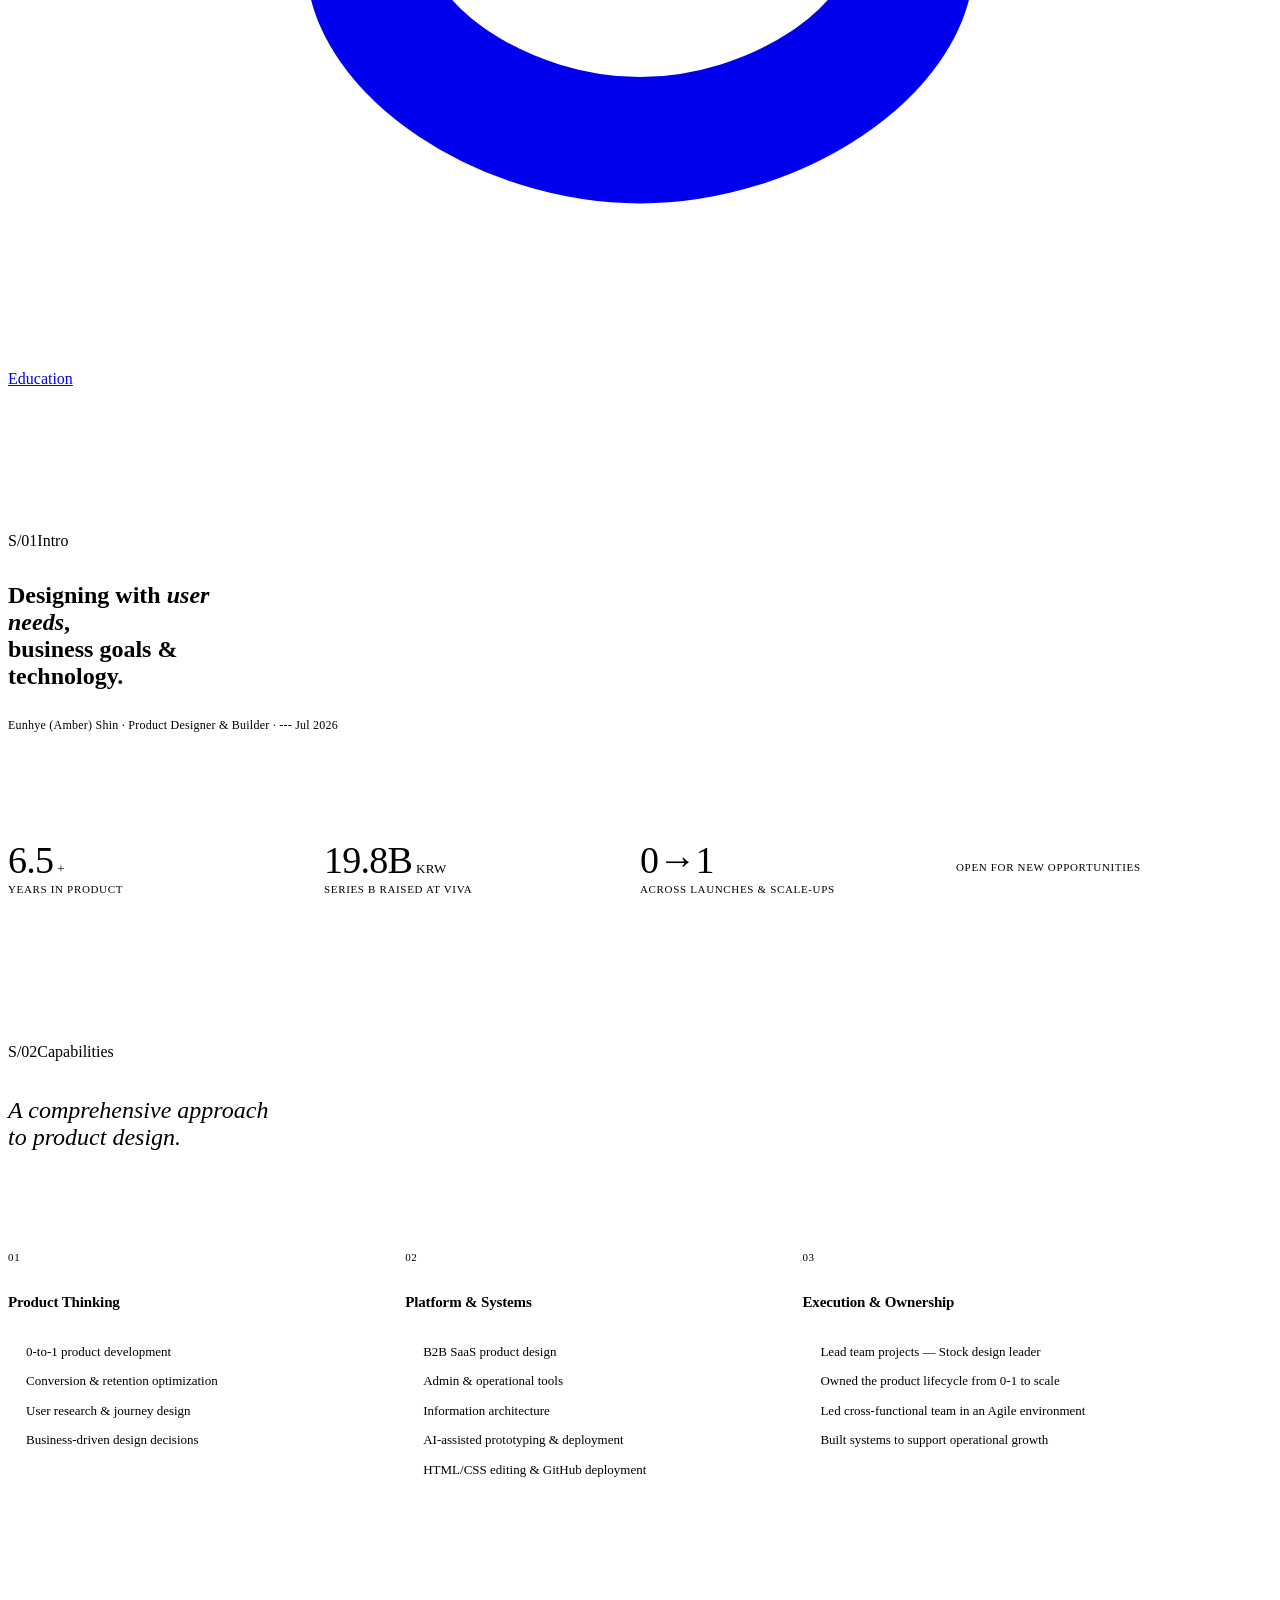
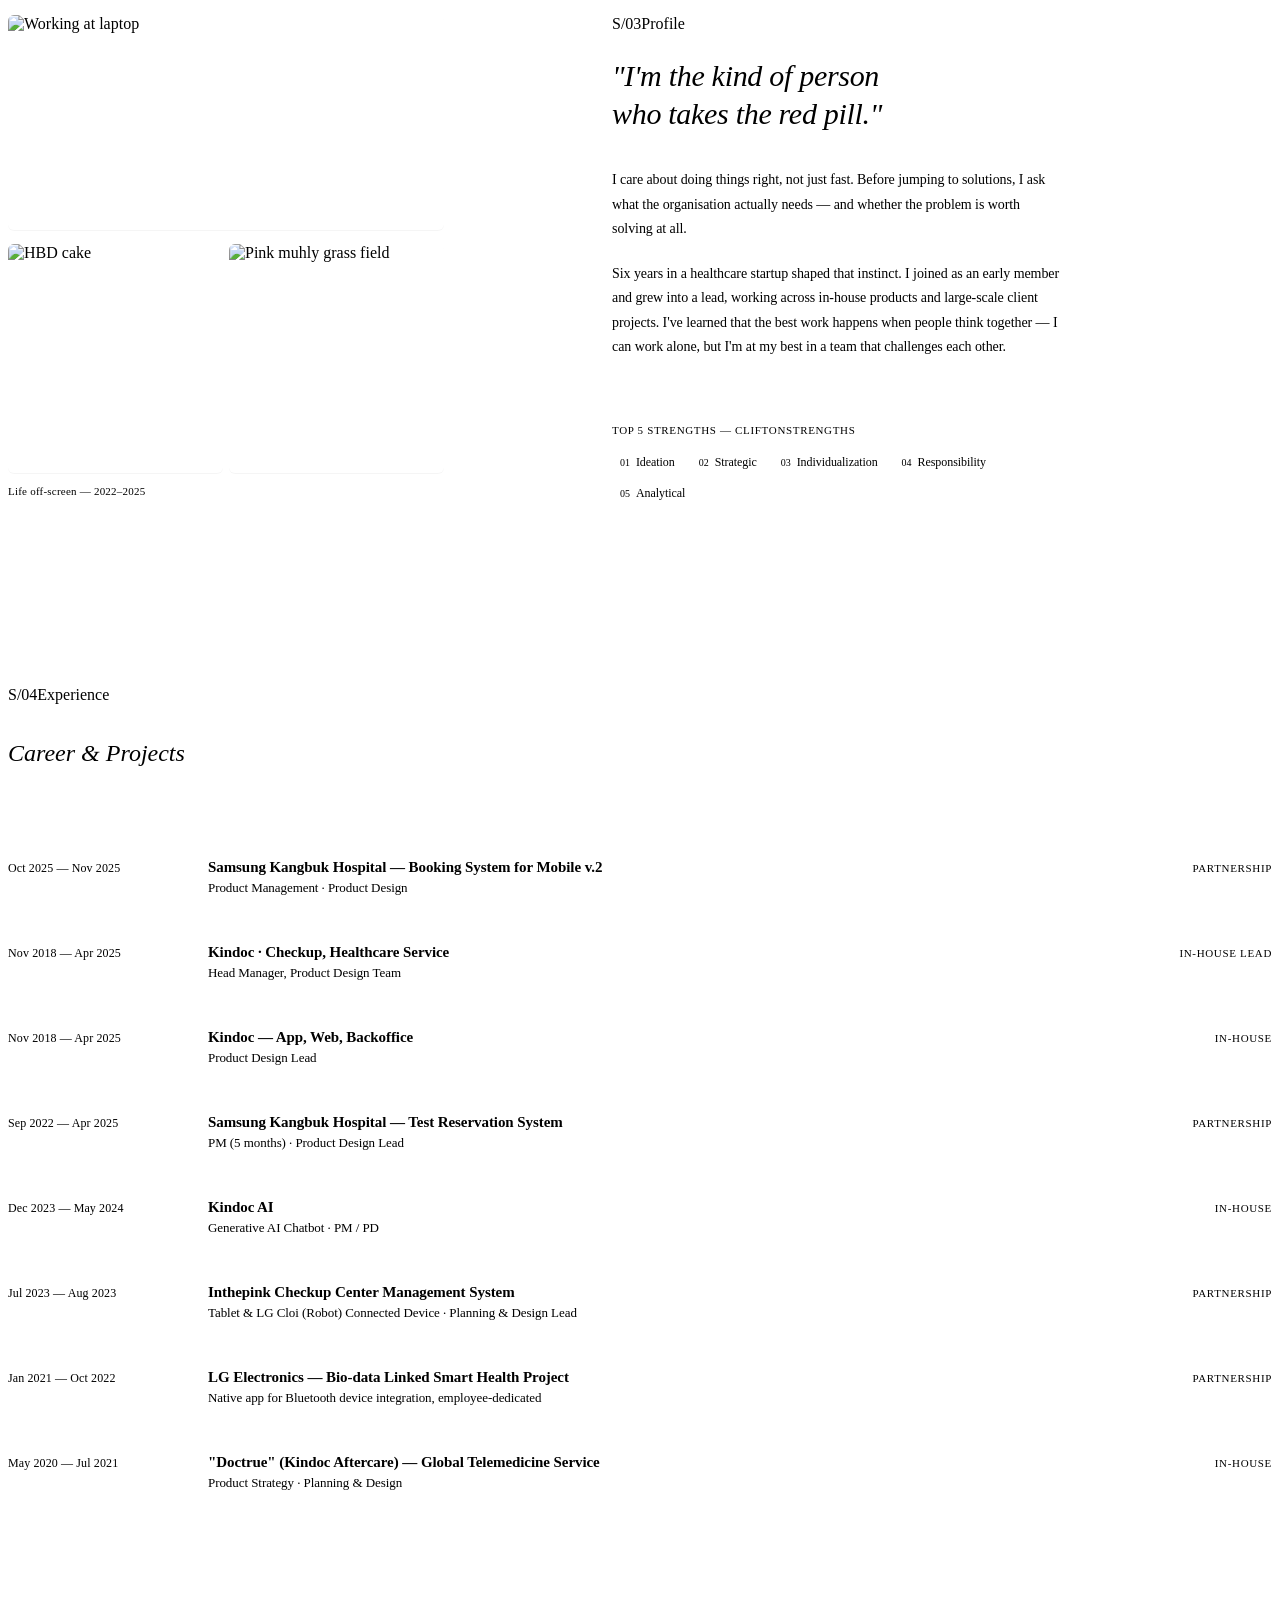
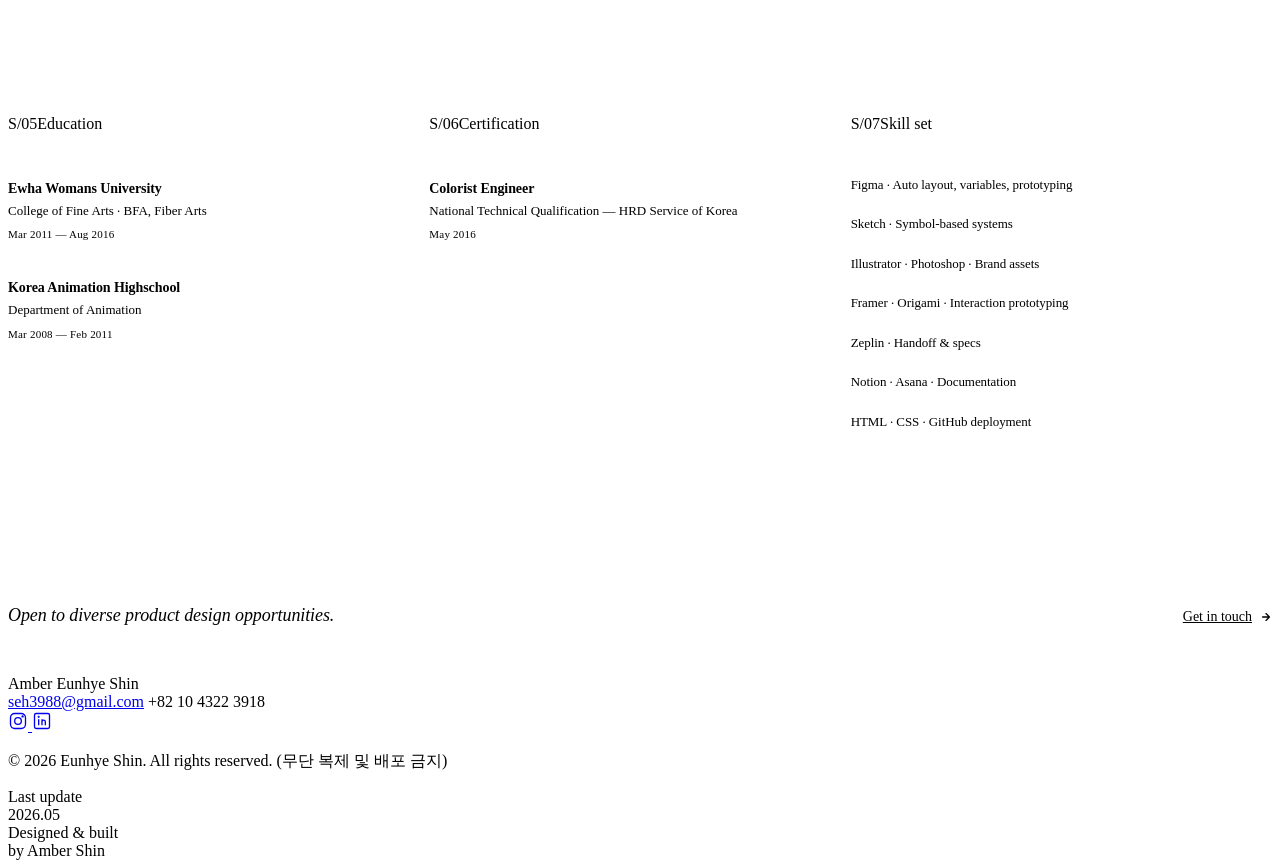
==== commit 81c8fdda: "Update index.html" ====
--- a/index.html
+++ b/index.html
@@ -7,8 +7,8 @@
 <meta name="description" content="Eunhye 'Amber' Shin — Product Designer. 6.5+ years across in-house product, partnerships, and 0-1 launches. Currently in Seoul, relocating to Berlin." />
 <meta property="og:title" content="Amber's Portfolio" />
 <meta property="og:description" content="Product Designer · Seoul → Berlin" />
-<meta property="og:image" content="https://ambershinne.github.io/ambershin/assets/images/og-image.png" />
-<meta property="og:url" content="https://ambershinne.github.io/ambershin" />
+<meta property="og:image" content="https://ambershinne.github.io/portfolio/assets/images/og-image.png" />
+<meta property="og:url" content="https://ambershinne.github.io/portfolio" />
   <link rel="stylesheet" href="assets/css/style.css" />
 <link rel="stylesheet" href="assets/css/pages.css" />
 <link rel="icon" type="image/png" href="assets/images/avatar.png" />
@@ -72,7 +72,7 @@
 <span class="lt">Designing with <em>user needs</em>,</span>
 <span class="lt">business goals & technology.</span>
     </h1>
-    <p class="about-hero-v2__caption reveal" data-delay="2">Eunhye (Amber) Shin · Product Designer & Builder · Seoul → Berlin, Jul 2026</p>
+    <p class="about-hero-v2__caption reveal" data-delay="2">Eunhye (Amber) Shin · Product Designer & Builder · --- Jul 2026</p>
   </div>
 </section>
 
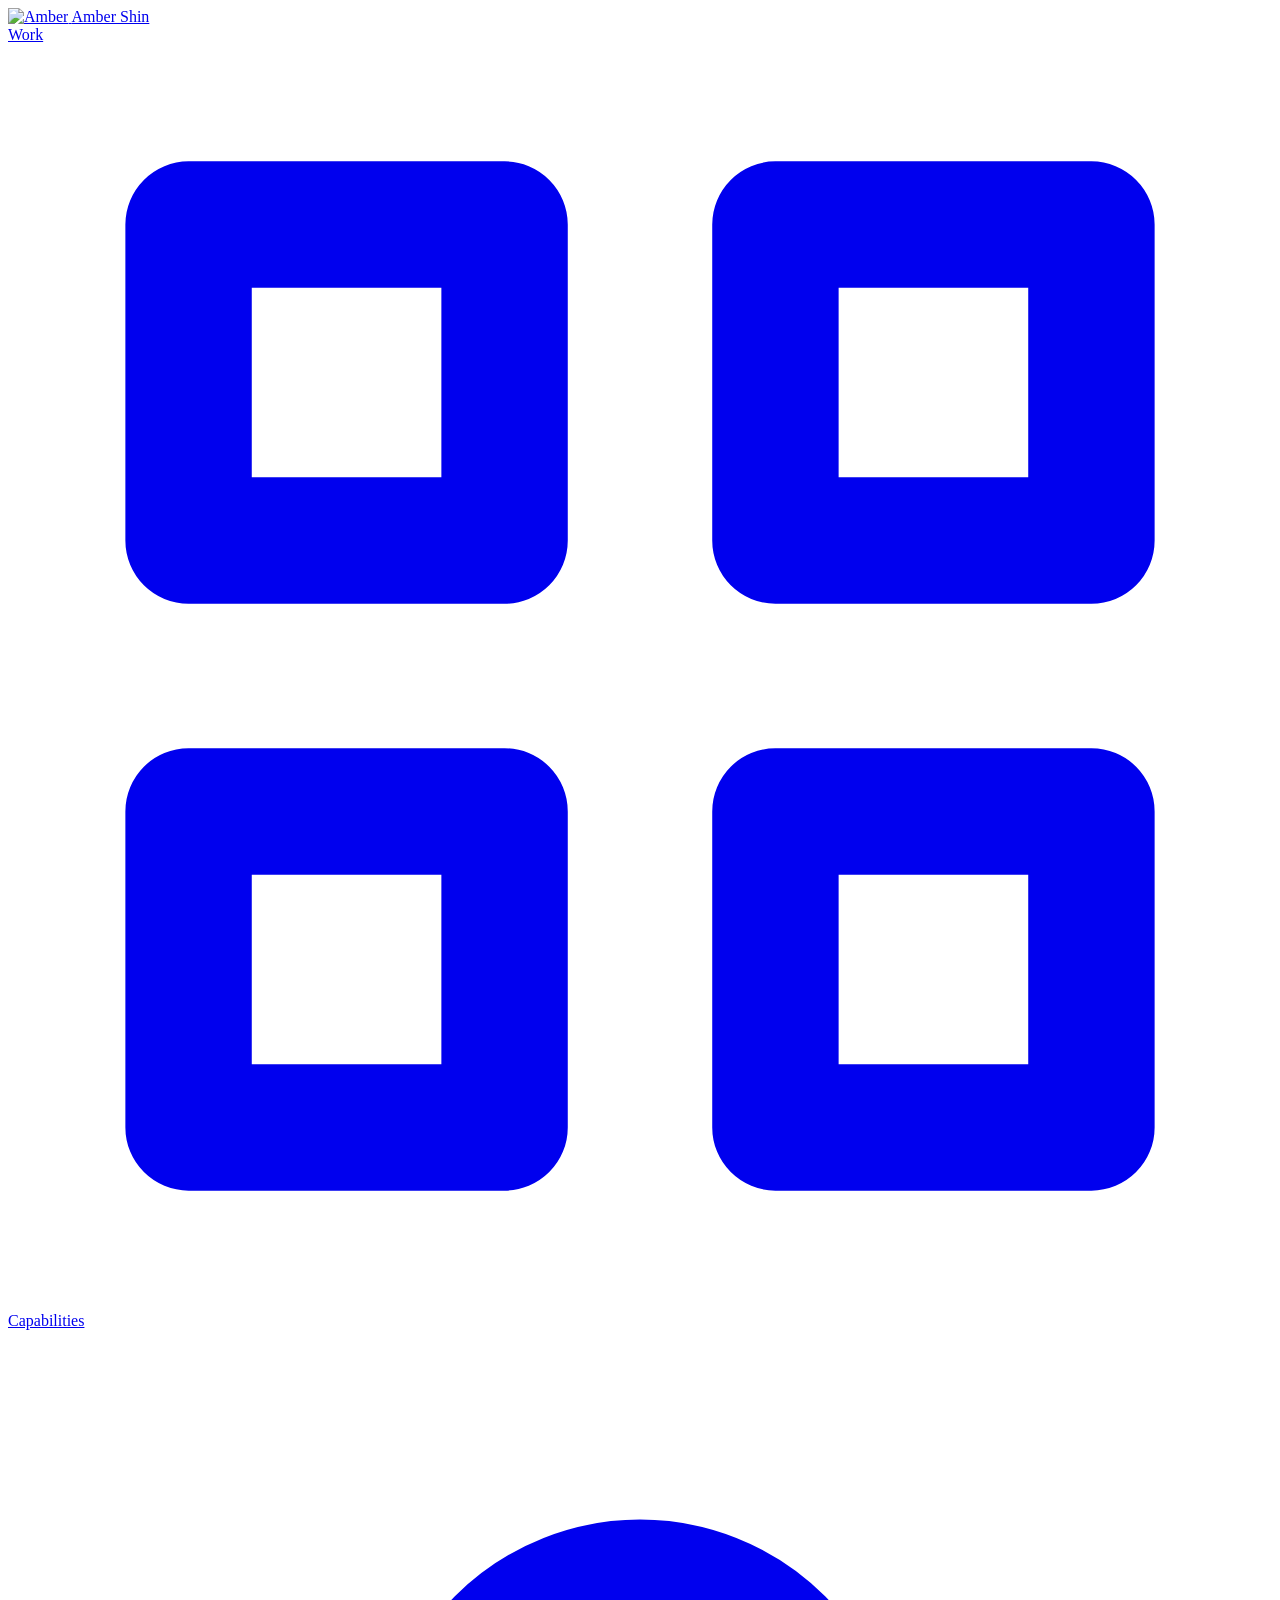
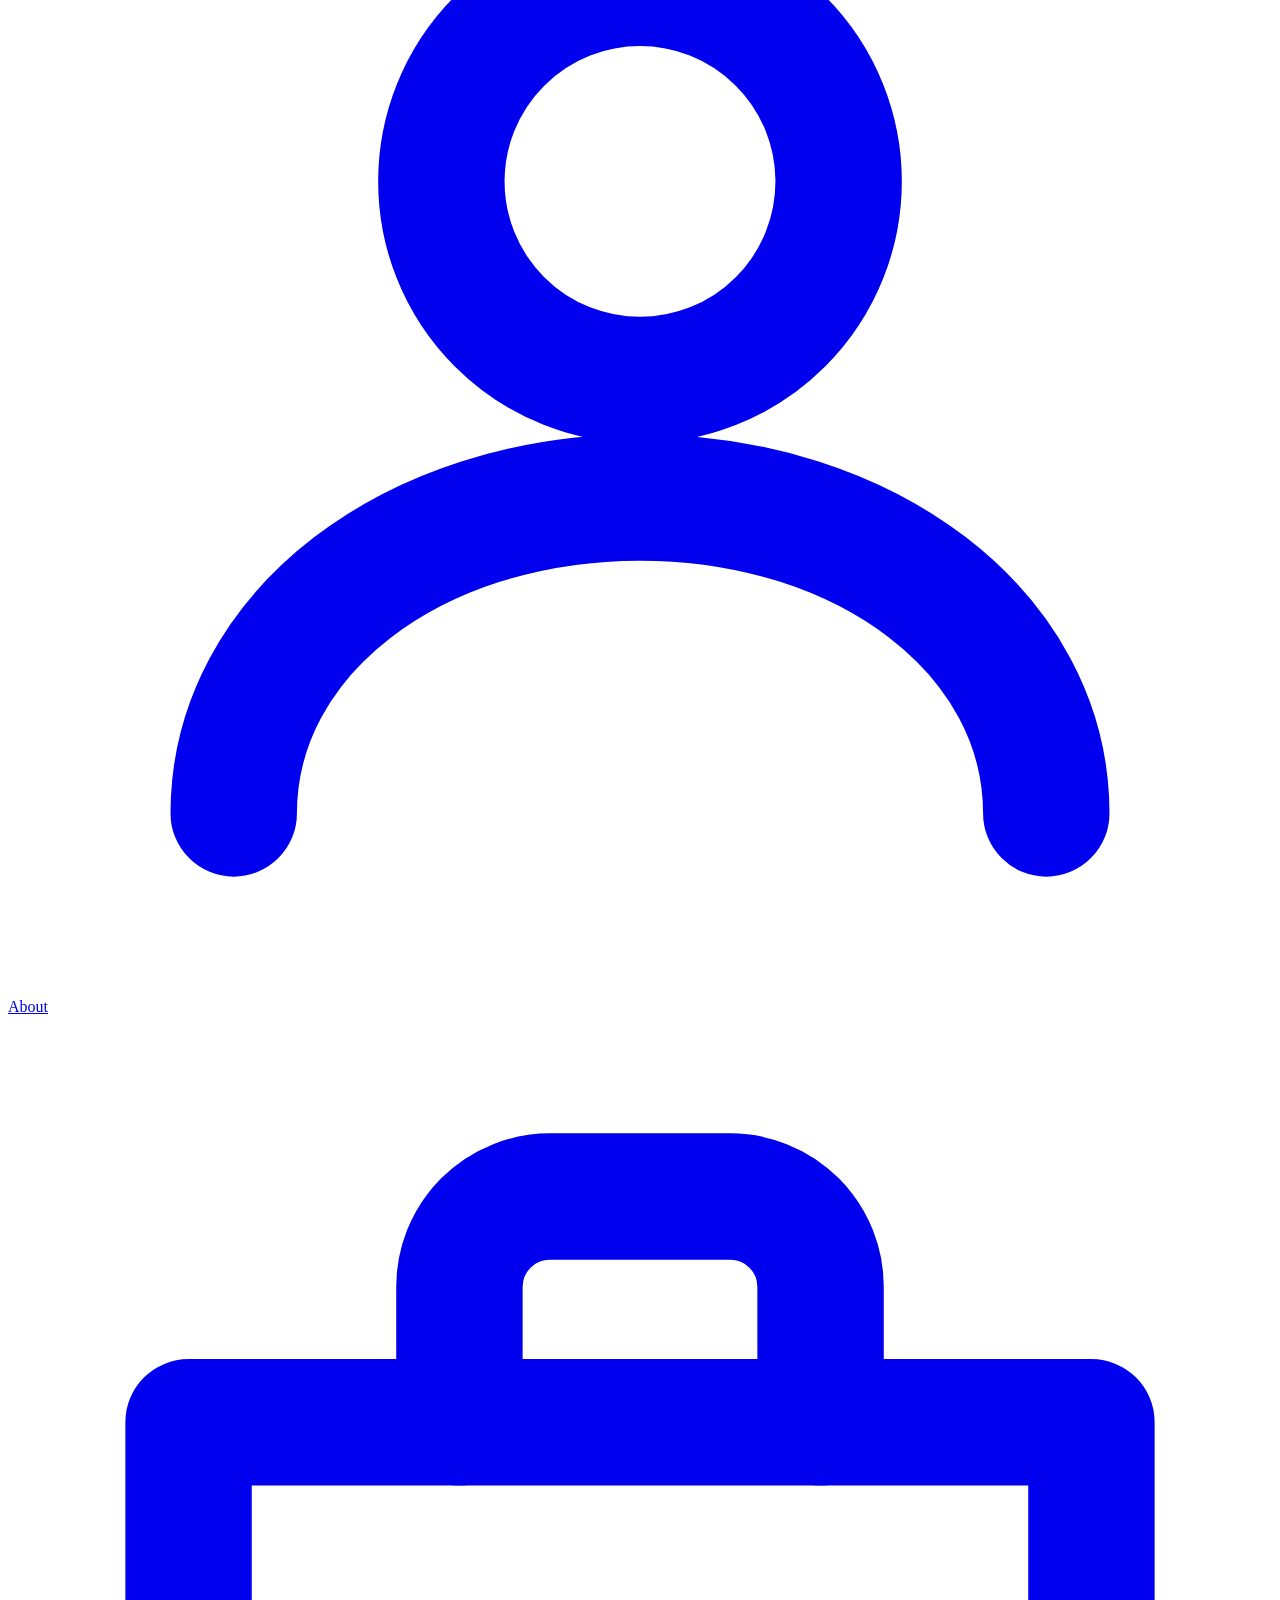
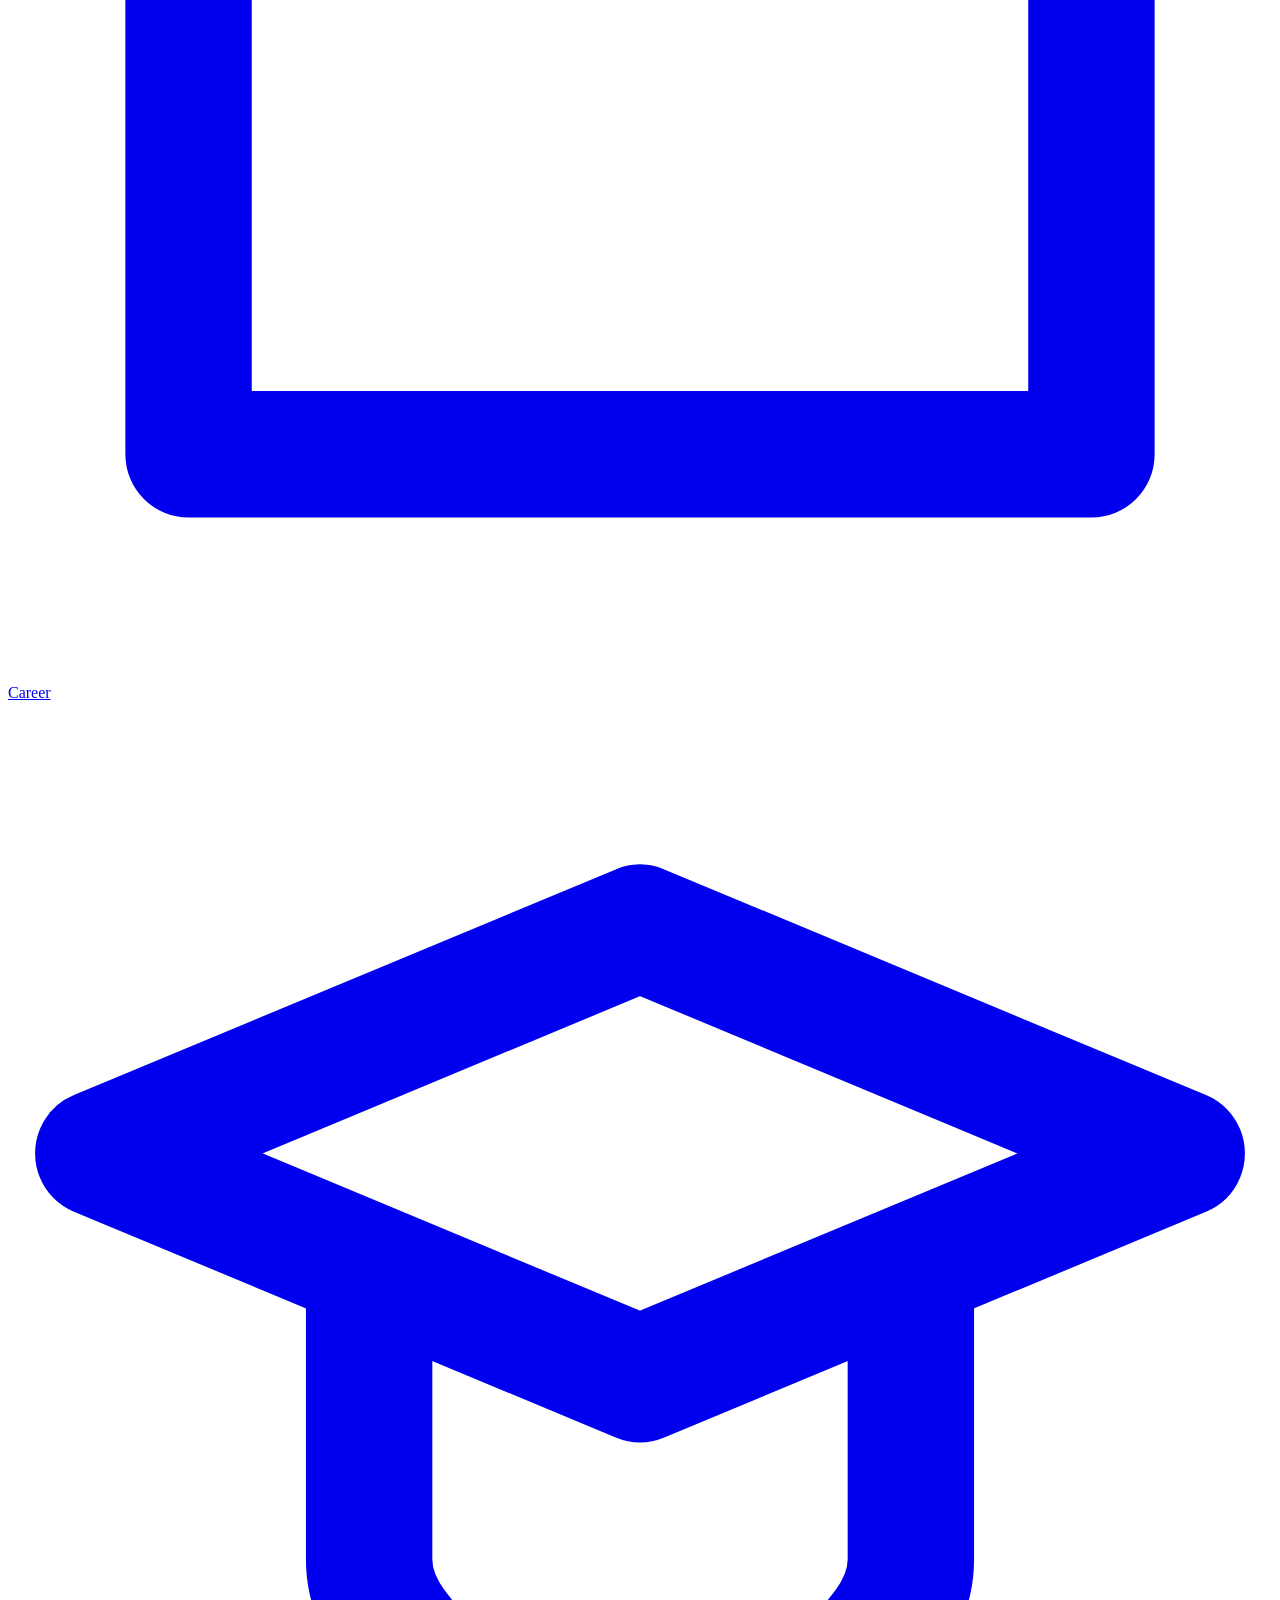
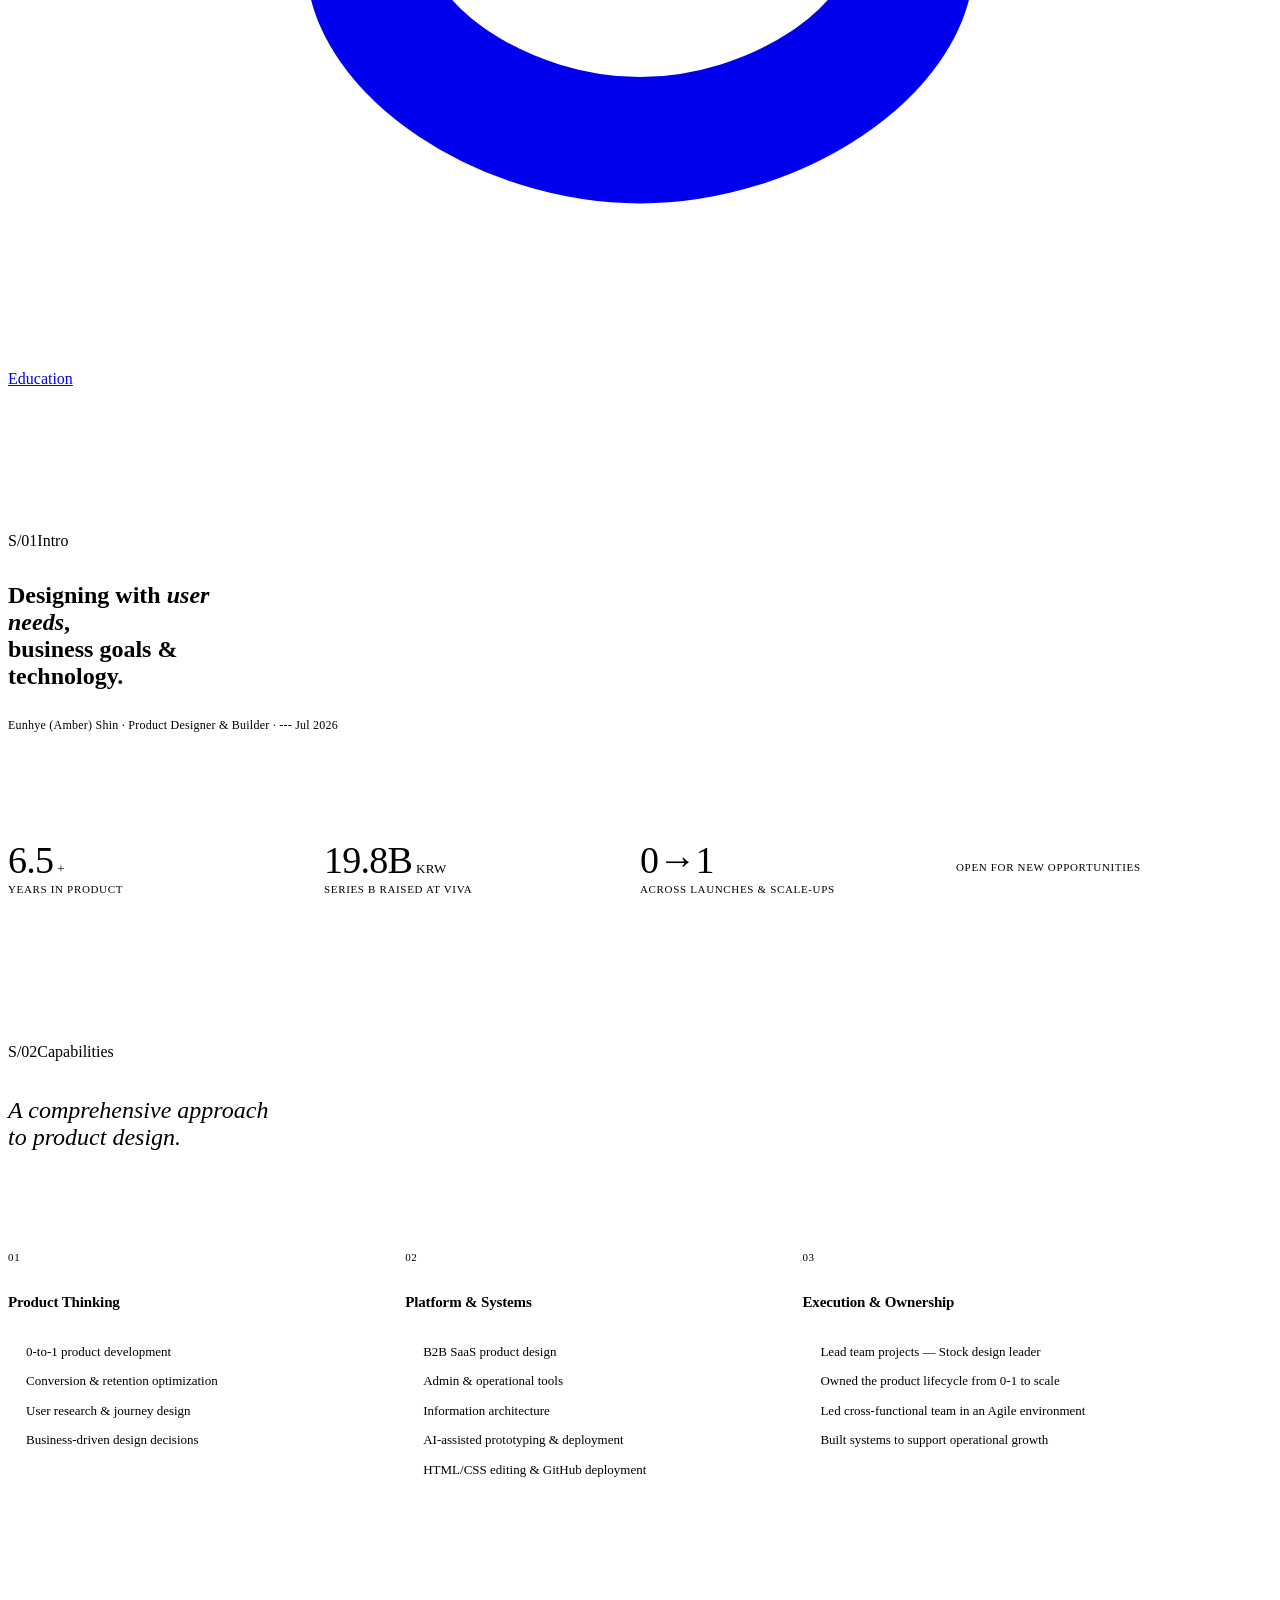
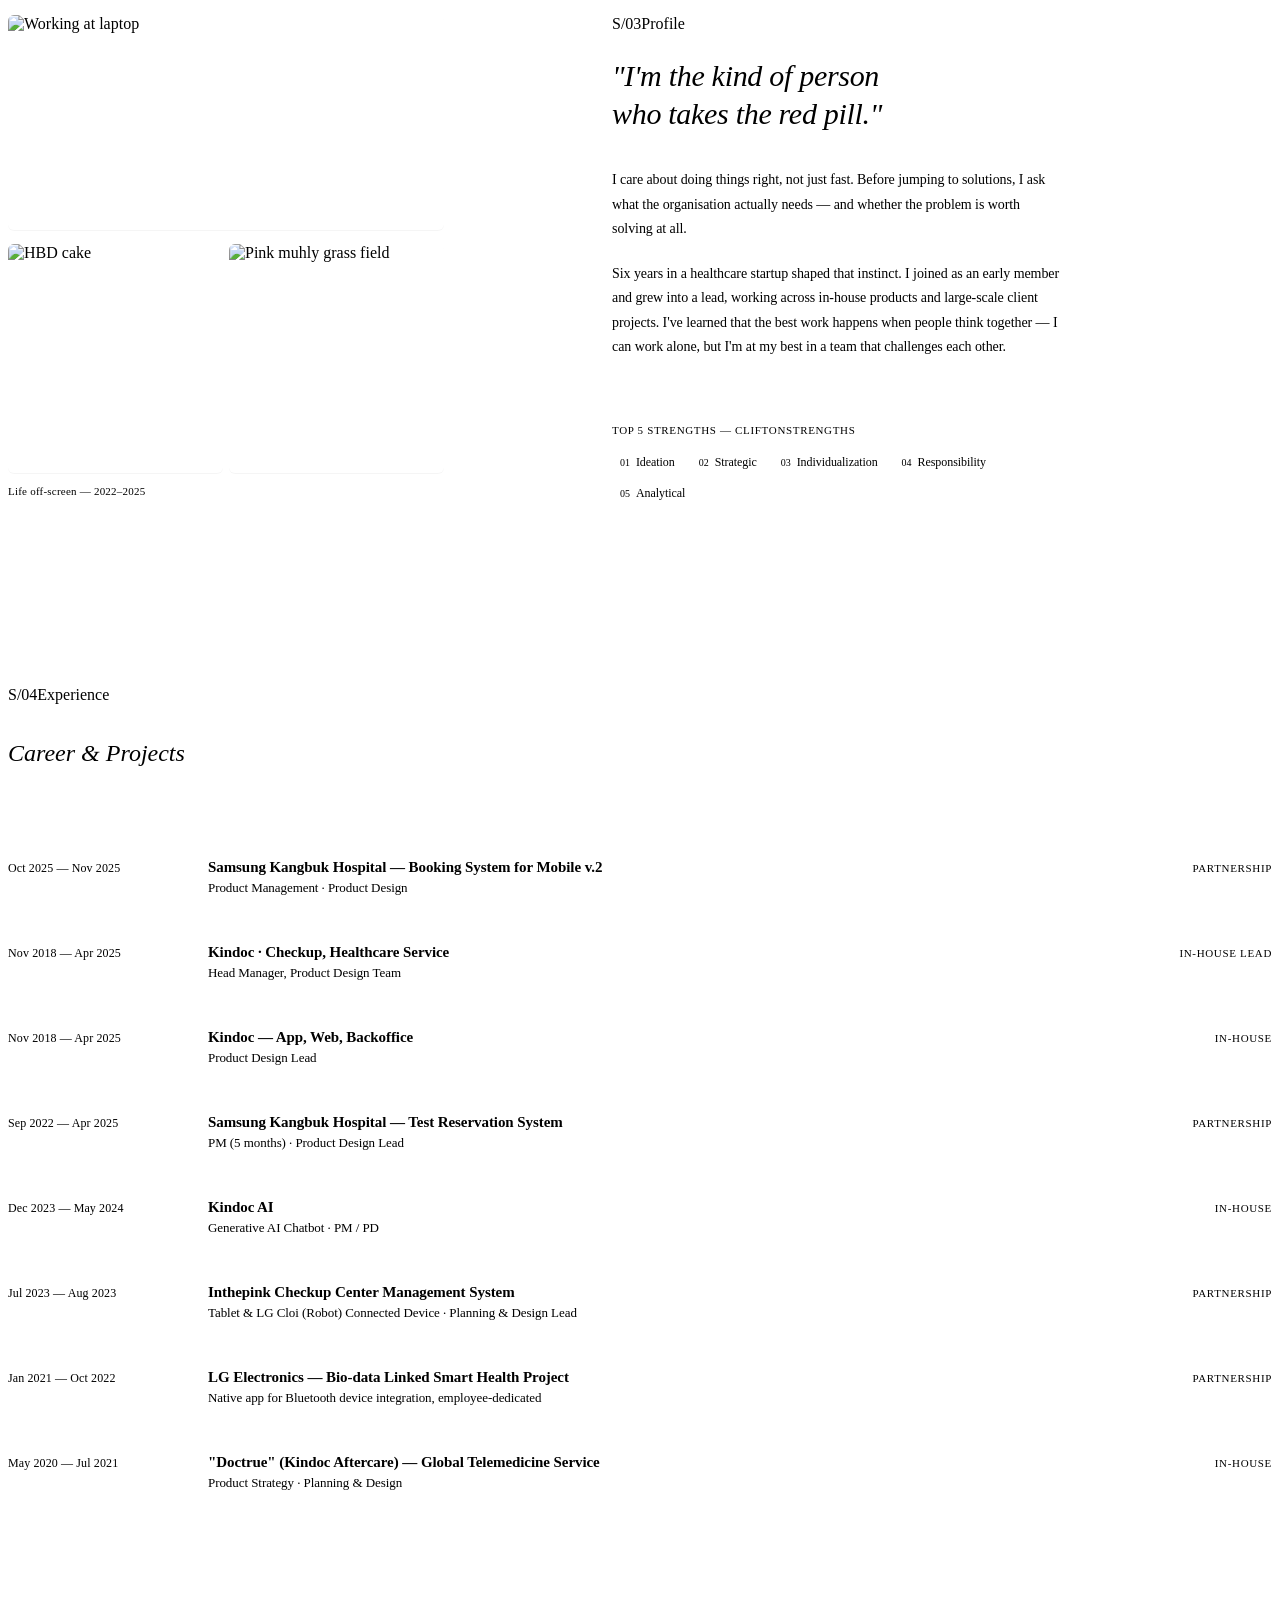
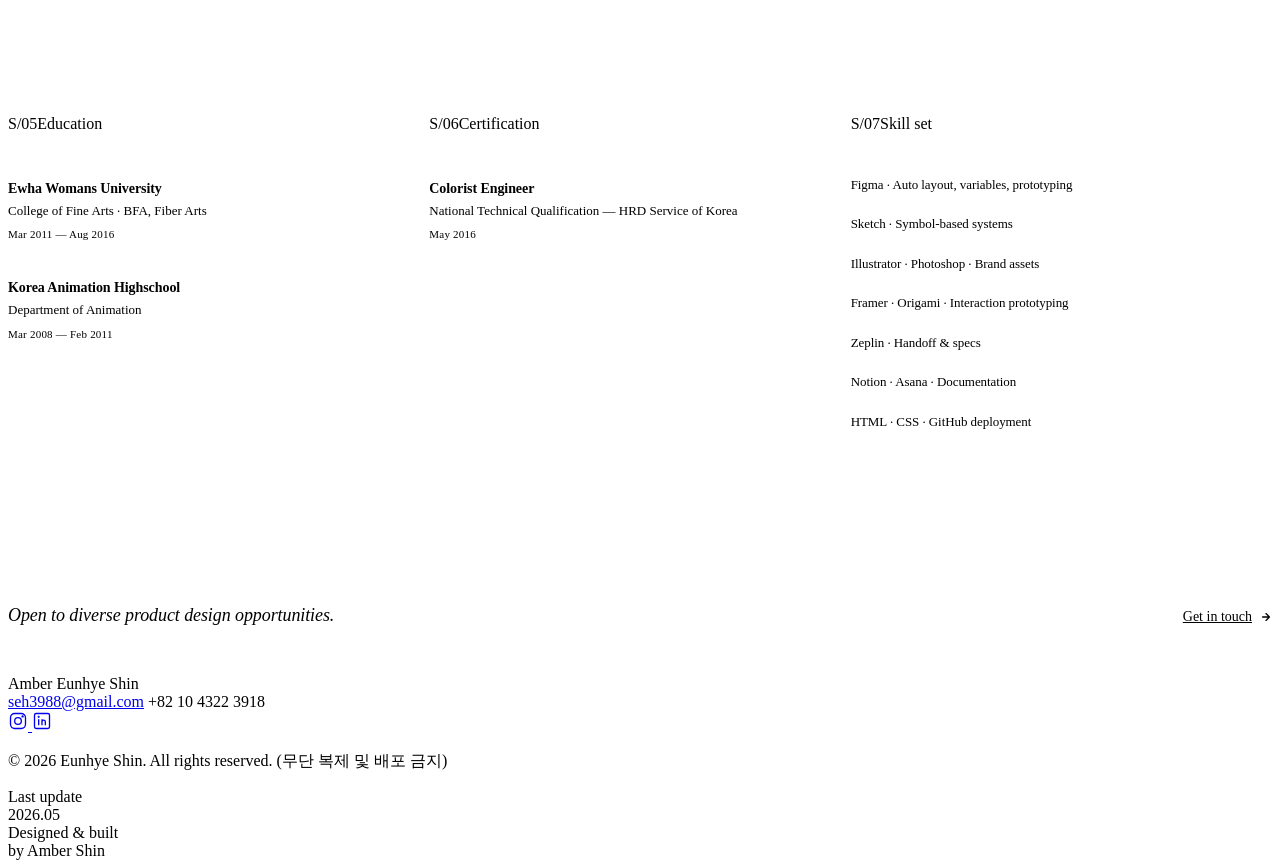
==== commit a0083c68: "Update index.html" ====
--- a/index.html
+++ b/index.html
@@ -5,7 +5,7 @@
 <meta name="viewport" content="width=device-width, initial-scale=1.0" />
 <title>Amber Shin — Product Designer</title>
 <meta name="description" content="Eunhye 'Amber' Shin — Product Designer. 6.5+ years across in-house product, partnerships, and 0-1 launches. Currently in Seoul, relocating to Berlin." />
-<meta property="og:title" content="Amber's Portfolio" />
+<meta property="og:title" content="Amber Shin" />
 <meta property="og:description" content="Product Designer · Seoul → Berlin" />
 <meta property="og:image" content="https://ambershinne.github.io/portfolio/assets/images/og-image.png" />
 <meta property="og:url" content="https://ambershinne.github.io/portfolio" />
@@ -21,7 +21,7 @@
 <header class="nav">
   <a href="index.html" class="nav__brand">
     <img src="assets/images/avatar.png" alt="Amber" />
-    <span>Amber's Portfolio</span>
+    <span>Amber Shin</span>
   </a>
   <nav class="nav__links">
     <a href="work.html" class="nav__link">Work</a>
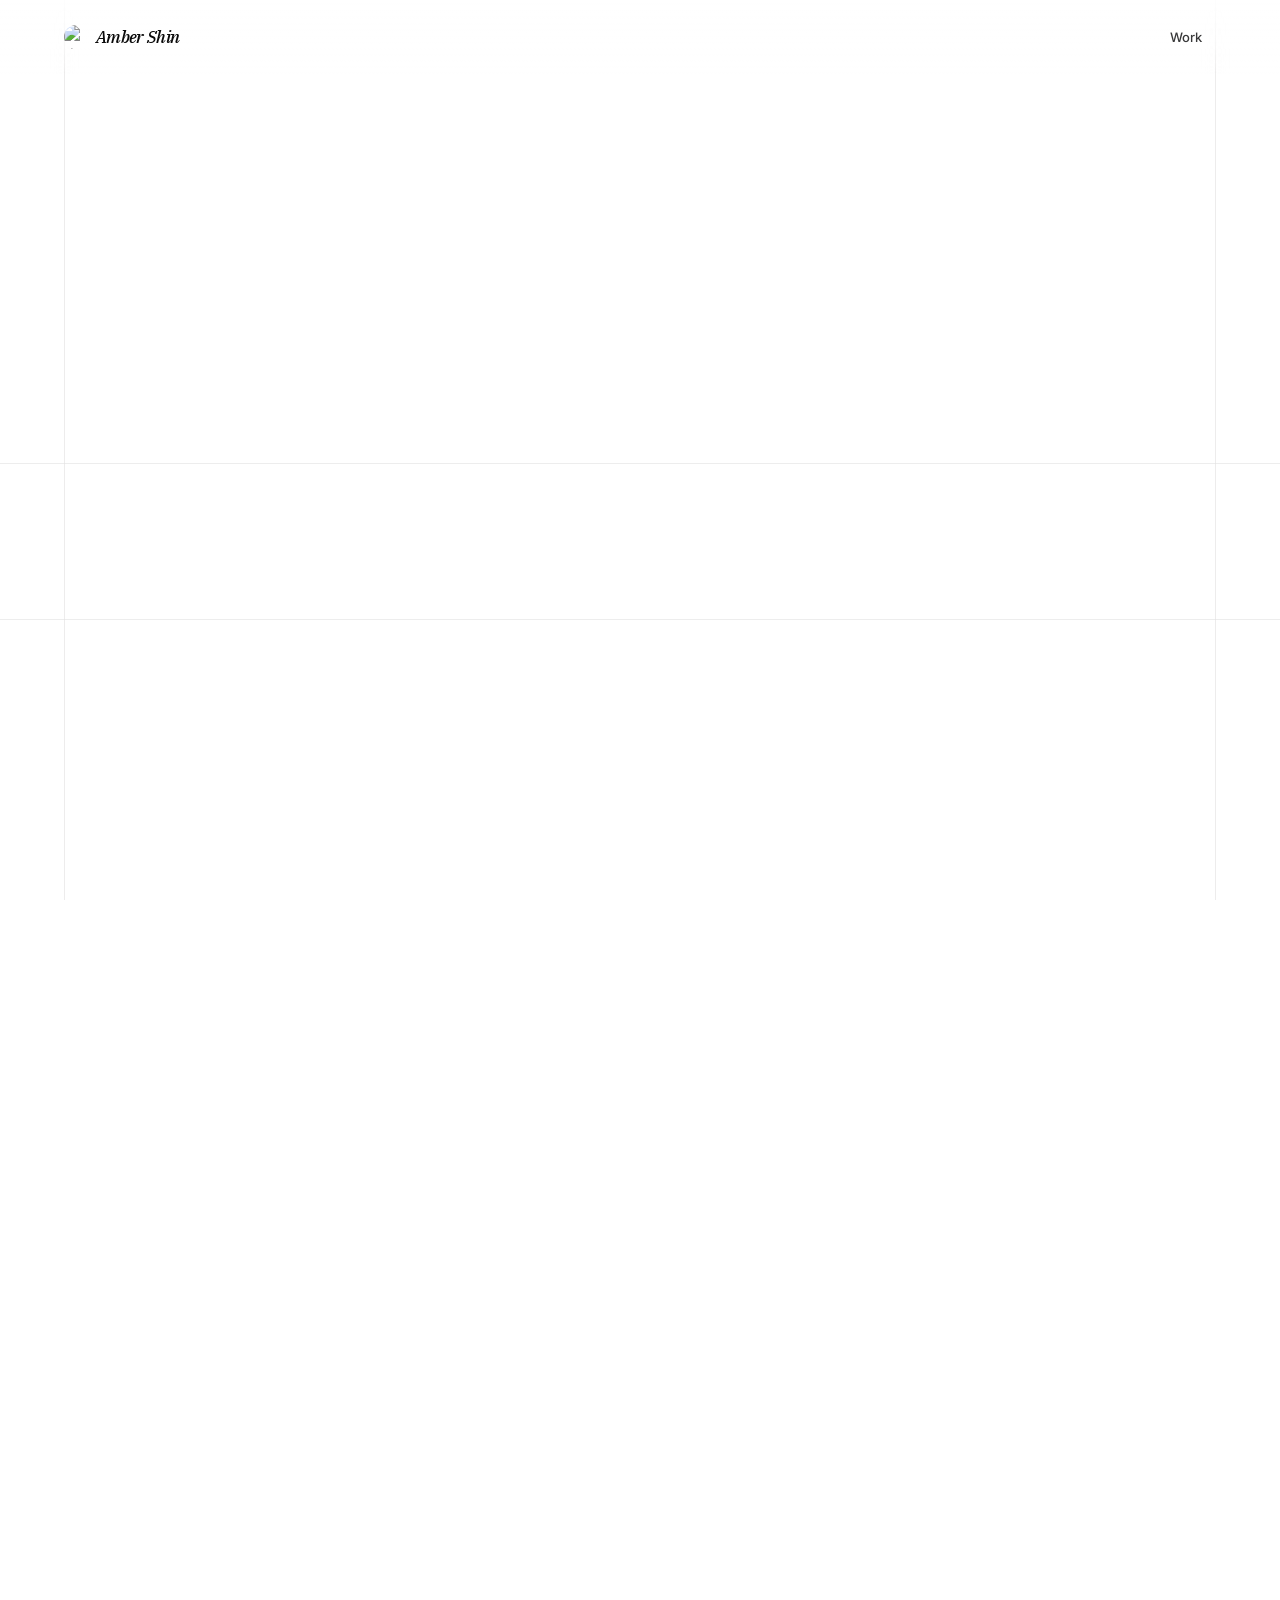
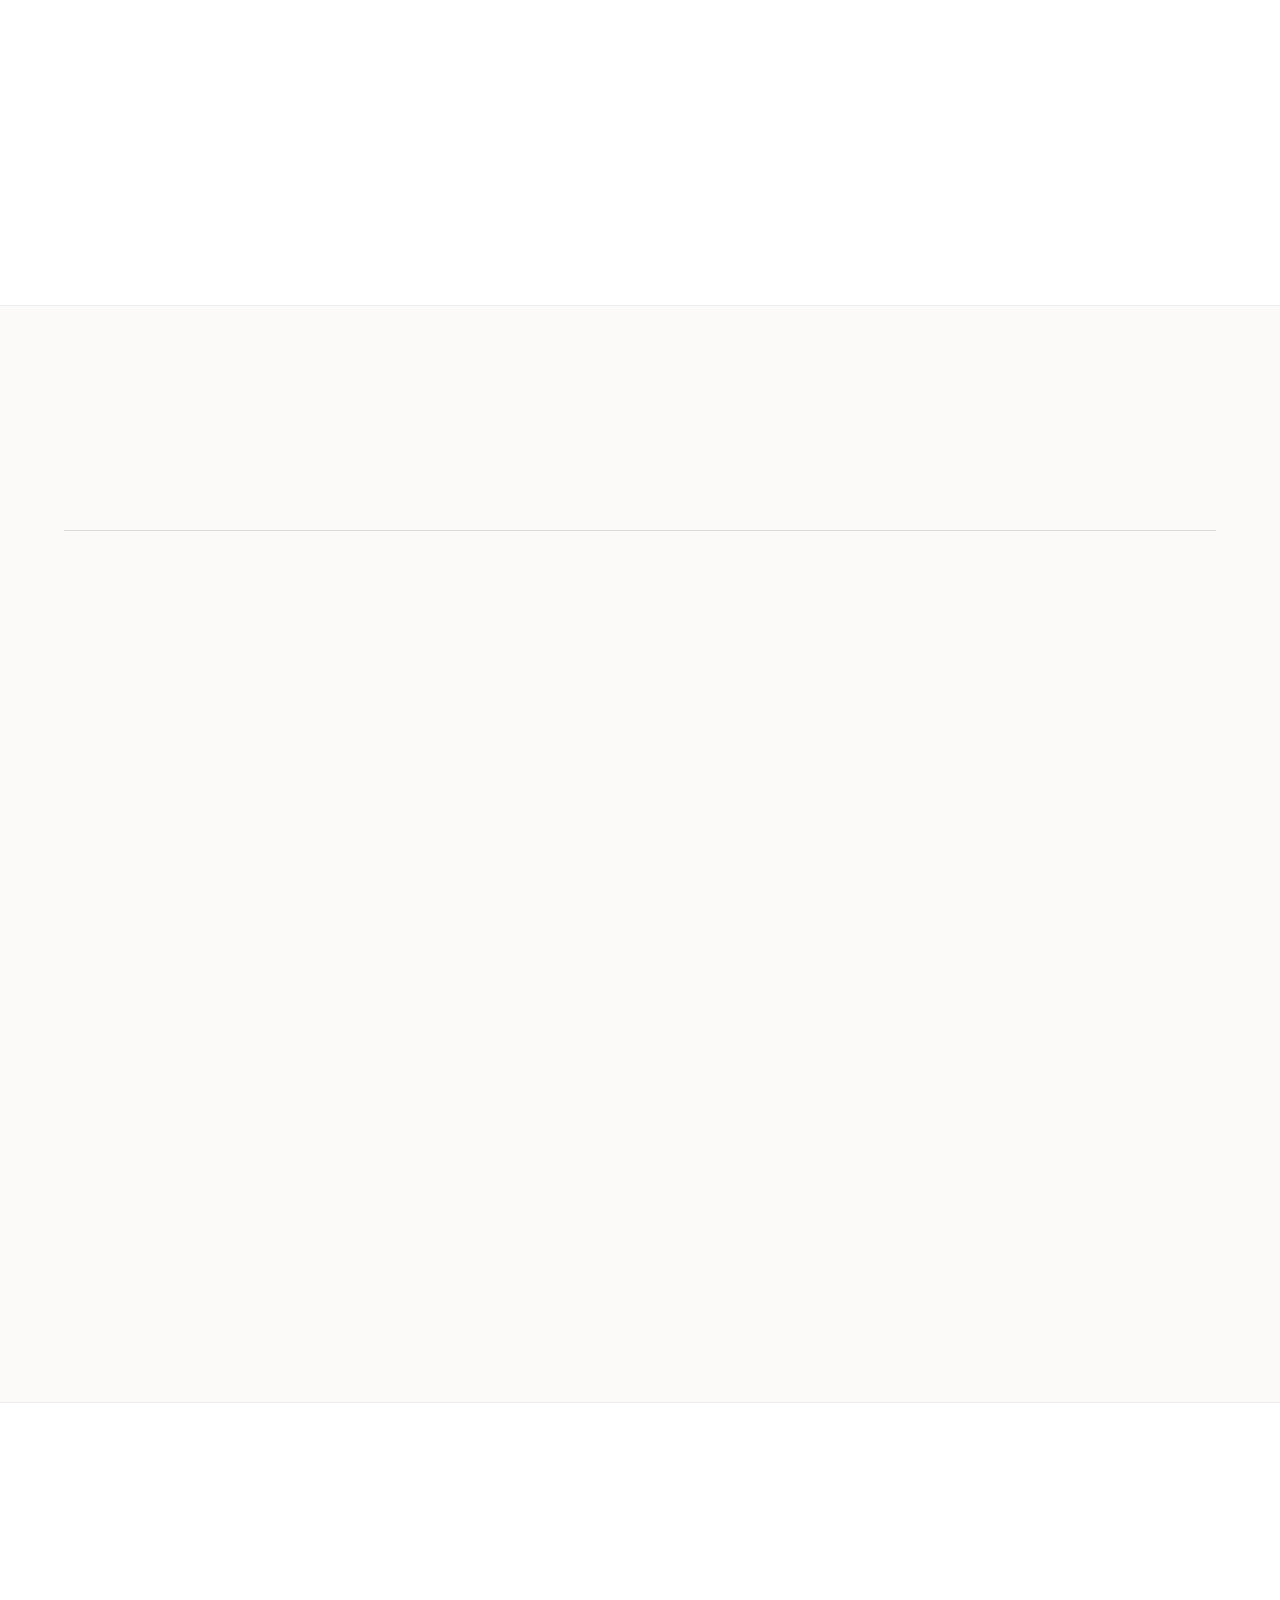
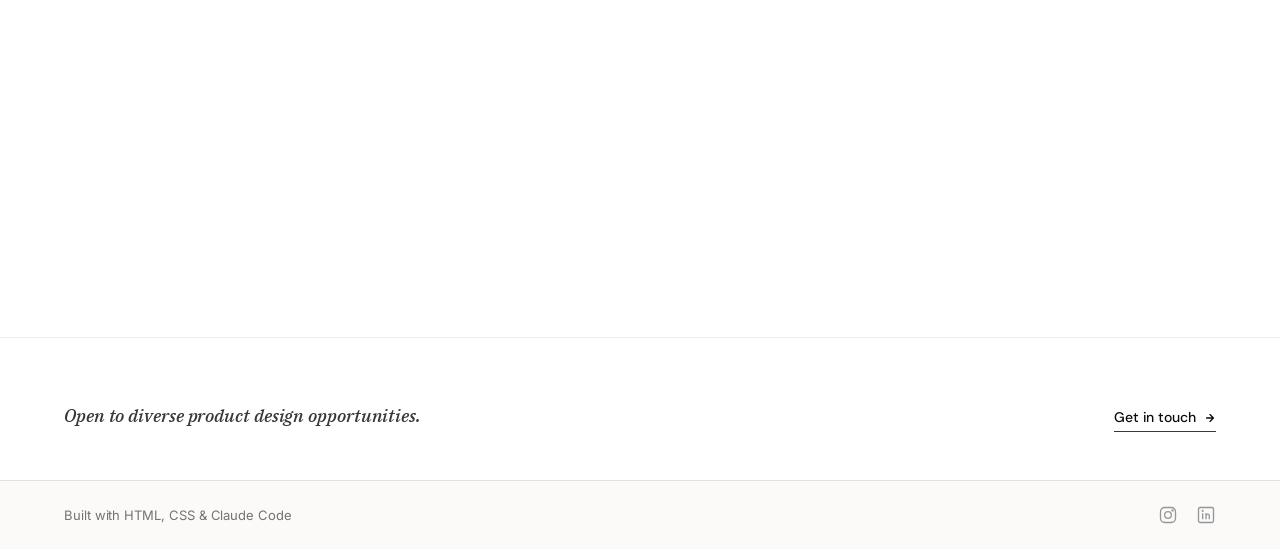
==== commit 6fa5783a: "footerUpdate index.html" ====
--- a/index.html
+++ b/index.html
@@ -11,7 +11,7 @@
 <meta property="og:url" content="https://ambershinne.github.io/portfolio" />
   <link rel="stylesheet" href="assets/css/style.css" />
 <link rel="stylesheet" href="assets/css/pages.css" />
-<link rel="icon" type="image/png" href="assets/images/avatar.png" />
+<link rel="icon" type="image/png" href="assets/images/favicon.png" />
 </head>
 <body data-page="home">
 
@@ -350,28 +350,14 @@
 <footer class="footer">
   <div class="wrap">
     <div class="footer__inner">
-      <div>
-        <div class="footer__brand">
-          <span class="footer__brand-name">Amber</span>
-          <span class="footer__brand-sub">Eunhye Shin</span>
-        </div>
-        <div class="footer__contact">
-          <a href="mailto:seh3988@gmail.com">seh3988@gmail.com</a>
-          <span class="footer__phone">+82 10 4322 3918</span>
-        </div>
-        <div class="footer__social">
-          <a href="https://www.instagram.com/shin_neon3.0" aria-label="Instagram" target="_blank">
-            <svg width="20" height="20" viewBox="0 0 24 24" fill="none" stroke="currentColor" stroke-width="1.6"><rect x="3" y="3" width="18" height="18" rx="5"/><circle cx="12" cy="12" r="4"/><circle cx="17.5" cy="6.5" r="0.6" fill="currentColor"/></svg>
-          </a>
-          <a href="https://www.linkedin.com/in/eunhyeshin" aria-label="LinkedIn" target="_blank">
-            <svg width="20" height="20" viewBox="0 0 24 24" fill="none" stroke="currentColor" stroke-width="1.6"><rect x="3" y="3" width="18" height="18" rx="2"/><line x1="8" y1="10" x2="8" y2="17"/><circle cx="8" cy="7" r="0.5" fill="currentColor"/><path d="M12 17v-4a2 2 0 0 1 4 0v4M12 10v7"/></svg>
-          </a>
-        </div>
-        <p class="footer__copy">© 2026 Eunhye Shin. All rights reserved. (무단 복제 및 배포 금지)</p>
-      </div>
-      <div class="footer__right">
-        <div>Last update<br />2026.05</div>
-        <div>Designed &amp; built<br />by Amber Shin</div>
+      <p class="footer__built">Built with HTML, CSS &amp; Claude Code</p>
+      <div class="footer__social">
+        <a href="https://www.instagram.com/네아이디" target="_blank" rel="noopener" aria-label="Instagram">
+          <svg width="20" height="20" viewBox="0 0 24 24" fill="none" stroke="currentColor" stroke-width="1.6"><rect x="3" y="3" width="18" height="18" rx="5"/><circle cx="12" cy="12" r="4"/><circle cx="17.5" cy="6.5" r="0.6" fill="currentColor"/></svg>
+        </a>
+        <a href="https://www.linkedin.com/in/네아이디" target="_blank" rel="noopener" aria-label="LinkedIn">
+          <svg width="20" height="20" viewBox="0 0 24 24" fill="none" stroke="currentColor" stroke-width="1.6"><rect x="3" y="3" width="18" height="18" rx="2"/><line x1="8" y1="10" x2="8" y2="17"/><circle cx="8" cy="7" r="0.5" fill="currentColor"/><path d="M12 17v-4a2 2 0 0 1 4 0v4M12 10v7"/></svg>
+        </a>
       </div>
     </div>
   </div>
--- a/assets/css/style.css
+++ b/assets/css/style.css
@@ -0,0 +1,470 @@
+/* ============================================================
+   Amber's Portfolio — design tokens + base
+   ============================================================ */
+
+@import url('https://fonts.googleapis.com/css2?family=DM+Sans:opsz,wght@9..40,400;9..40,500;9..40,600;9..40,700&family=Fraunces:opsz,wght,SOFT@9..144,300..900,0..100&family=IBM+Plex+Serif:ital,wght@0,300;0,400;0,500;0,600;0,700;1,400;1,500;1,600&family=Inter:wght@300;400;500;600;700&family=Geist+Mono:wght@400;500&display=swap');
+@import url('https://cdn.jsdelivr.net/gh/orioncactus/pretendard@v1.3.9/dist/web/static/pretendard.min.css');
+
+:root {
+  /* Type stacks */
+  --font-display: 'Fraunces', 'IBM Plex Serif', 'Times New Roman', serif;
+  --font-serif: 'IBM Plex Serif', 'Times New Roman', serif;
+  --font-sans: 'Inter', 'Pretendard', -apple-system, BlinkMacSystemFont, 'Helvetica Neue', sans-serif;
+  --font-mono: 'Geist Mono', 'JetBrains Mono', ui-monospace, 'SF Mono', Menlo, monospace;
+  --font-kr: 'Pretendard', 'Noto Sans KR', sans-serif;
+
+  /* Colors */
+  --bg: #ffffff;
+  --bg-soft: #fbfaf9;
+  --bg-tint: #f5f3f0;
+  --fg: #0a0a0a;
+  --fg-2: #1a1a1a;
+  --fg-3: #383839;
+  --muted: #737373;
+  --muted-2: #959697;
+  --muted-3: #a3a3a3;
+  --line: #e2e0e0;
+  --line-2: #d9dbde;
+  --line-3: #ededed;
+
+  /* Accents */
+  --accent: #3b2e53;
+  --accent-hover: #2b2040;
+  --tag-green: #56c283;
+  --tag-pink: #e31675;
+  --tag-blue: #4b41d0;
+
+  /* Layout */
+  --max-w: 1280px;
+  --gutter: 64px;
+  --col-gap: 32px;
+
+  /* Motion */
+  --ease: cubic-bezier(0.22, 1, 0.36, 1);
+  --ease-out: cubic-bezier(0.16, 1, 0.3, 1);
+  --t-fast: 200ms;
+  --t-med: 400ms;
+  --t-slow: 700ms;
+}
+
+/* ============================================================
+   Reset
+   ============================================================ */
+
+*, *::before, *::after { box-sizing: border-box; }
+
+html {
+  -webkit-font-smoothing: antialiased;
+  -moz-osx-font-smoothing: grayscale;
+  text-rendering: optimizeLegibility;
+  scroll-behavior: smooth;
+}
+
+body {
+  margin: 0;
+  font-family: var(--font-sans);
+  font-size: 14px;
+  line-height: 1.55;
+  color: var(--fg);
+  background: var(--bg);
+  letter-spacing: -0.005em;
+  /* page-load fade */
+  opacity: 0;
+  animation: pageIn 500ms var(--ease-out) forwards;
+}
+
+body.is-leaving {
+  opacity: 1;
+  animation: pageOut 220ms var(--ease) forwards;
+}
+
+@keyframes pageIn  { from { opacity: 0; } to { opacity: 1; } }
+@keyframes pageOut { from { opacity: 1; } to { opacity: 0; } }
+
+a {
+  color: inherit;
+  text-decoration: none;
+}
+button {
+  font: inherit;
+  color: inherit;
+  background: none;
+  border: 0;
+  cursor: pointer;
+  padding: 0;
+}
+img, svg { display: block; max-width: 100%; }
+
+::selection { background: var(--accent); color: #fff; }
+
+/* ============================================================
+   Layout primitives — technical grid
+   ============================================================ */
+
+.wrap {
+  width: 100%;
+  max-width: var(--max-w);
+  margin: 0 auto;
+  padding: 0 var(--gutter);
+}
+
+/* Grid frame — subtle vertical guideline borders */
+.grid-frame {
+  position: fixed;
+  inset: 0;
+  pointer-events: none;
+  z-index: 1;
+  display: flex;
+  justify-content: center;
+}
+.grid-frame::before,
+.grid-frame::after {
+  content: '';
+  position: absolute;
+  top: 0;
+  bottom: 0;
+  width: 1px;
+  background: var(--line);
+  opacity: 0.6;
+}
+.grid-frame::before { left: var(--gutter); }
+.grid-frame::after { right: var(--gutter); }
+
+.section {
+  position: relative;
+  padding: 120px 0;
+  z-index: 2;
+}
+.section--soft { background: var(--bg-soft); }
+.section--tight { padding: 80px 0; }
+
+/* Section header / numbered label */
+.eyebrow {
+  font-family: var(--font-mono);
+  font-size: 12px;
+  letter-spacing: 0.1em;
+  text-transform: uppercase;
+  color: var(--muted);
+  font-weight: 400;
+  display: inline-flex;
+  align-items: baseline;
+  gap: 10px;
+}
+.eyebrow .dash {
+  display: inline-block;
+  width: 22px;
+  height: 1px;
+  background: var(--muted-2);
+  transform: translateY(-3px);
+}
+
+/* Two-column structure */
+.split {
+  display: grid;
+  grid-template-columns: 200px 1fr;
+  gap: var(--col-gap);
+  align-items: start;
+}
+
+/* ============================================================
+   Typography
+   ============================================================ */
+
+.h-display {
+  font-family: var(--font-display);
+  font-weight: 400;
+  font-variation-settings: "opsz" 144, "SOFT" 0;
+  font-size: clamp(36px, 6.2vw, 72px);
+  line-height: 1.1;
+  letter-spacing: -0.025em;
+  color: var(--fg);
+  margin: 0;
+}
+.h-display em {
+  font-style: italic;
+  font-variation-settings: "opsz" 144, "SOFT" 100;
+  color: var(--fg-2);
+}
+
+.h-serif {
+  font-family: var(--font-serif);
+  font-weight: 600;
+  font-size: clamp(24px, 2.8vw, 36px);
+  line-height: 1.15;
+  letter-spacing: -0.02em;
+  margin: 0;
+  color: var(--fg);
+}
+
+.h-serif--italic {
+  font-style: italic;
+  font-weight: 500;
+}
+
+.h-sans {
+  font-family: var(--font-sans);
+  font-weight: 600;
+  font-size: 16px;
+  line-height: 1.3;
+  margin: 0;
+  color: var(--fg-2);
+  letter-spacing: -0.01em;
+}
+
+.lead {
+  font-family: var(--font-sans);
+  font-size: 15px;
+  line-height: 1.6;
+  color: var(--muted);
+  max-width: 60ch;
+  margin: 0;
+}
+
+.mono {
+  font-family: var(--font-mono);
+  font-size: 13px;
+  color: var(--muted);
+  letter-spacing: 0.01em;
+}
+
+/* Soft fade-in primitive */
+.reveal {
+  opacity: 0;
+  transform: translateY(14px);
+  transition: opacity 700ms var(--ease-out), transform 700ms var(--ease-out);
+  will-change: opacity, transform;
+}
+.reveal.is-in {
+  opacity: 1;
+  transform: none;
+}
+.reveal[data-delay="1"] { transition-delay: 80ms; }
+.reveal[data-delay="2"] { transition-delay: 160ms; }
+.reveal[data-delay="3"] { transition-delay: 240ms; }
+.reveal[data-delay="4"] { transition-delay: 320ms; }
+.reveal[data-delay="5"] { transition-delay: 400ms; }
+
+/* ============================================================
+   Floating bottom nav (section anchors)
+   ============================================================ */
+
+.floatnav {
+  position: fixed;
+  bottom: 24px;
+  left: 50%;
+  transform: translateX(-50%) translateY(16px);
+  z-index: 40;
+  display: flex;
+  align-items: center;
+  gap: 2px;
+  padding: 4px;
+  background: rgba(255, 255, 255, 0.88);
+  backdrop-filter: blur(14px) saturate(140%);
+  -webkit-backdrop-filter: blur(14px) saturate(140%);
+  border: 1px solid var(--line-2);
+  border-radius: 999px;
+  box-shadow:
+    0 12px 32px rgba(0, 0, 0, 0.06),
+    0 2px 6px rgba(0, 0, 0, 0.04);
+  opacity: 0;
+  pointer-events: none;
+  transition: opacity 320ms var(--ease), transform 420ms var(--ease-out);
+}
+.floatnav.is-visible {
+  opacity: 1;
+  transform: translateX(-50%) translateY(0);
+  pointer-events: auto;
+}
+.floatnav__item {
+  display: inline-flex;
+  align-items: center;
+  gap: 6px;
+  padding: 7px 13px;
+  font-family: 'DM Sans', var(--font-sans);
+  font-size: 12.5px;
+  font-weight: 500;
+  letter-spacing: -0.005em;
+  line-height: 1;
+  color: var(--muted);
+  border-radius: 999px;
+  transition: color var(--t-fast) var(--ease), background var(--t-fast) var(--ease);
+  white-space: nowrap;
+}
+.floatnav__item svg {
+  width: 13px;
+  height: 13px;
+  flex-shrink: 0;
+  opacity: 0.85;
+}
+.floatnav__item:hover {
+  color: var(--fg-2);
+  background: rgba(0, 0, 0, 0.035);
+}
+.floatnav__item.is-current {
+  background: var(--fg);
+  color: #fff;
+}
+.floatnav__item.is-current:hover { background: var(--fg); color: #fff; }
+.floatnav__item.is-current svg { opacity: 1; }
+
+@media (max-width: 640px) {
+  .floatnav { gap: 0; padding: 3px; bottom: 16px; }
+  .floatnav__item { padding: 8px 10px; font-size: 12px; gap: 0; }
+  .floatnav__label { display: none; }
+  .floatnav__item svg { width: 15px; height: 15px; }
+}
+
+.nav {
+  position: fixed;
+  top: 0; left: 0; right: 0;
+  z-index: 50;
+  padding: 18px var(--gutter);
+  display: flex;
+  align-items: center;
+  justify-content: space-between;
+  background: linear-gradient(to bottom, rgba(255,255,255,0.92) 0%, rgba(255,255,255,0.6) 60%, rgba(255,255,255,0) 100%);
+  backdrop-filter: blur(8px);
+  -webkit-backdrop-filter: blur(8px);
+}
+.nav__brand {
+  display: inline-flex;
+  align-items: center;
+  gap: 8px;
+  font-family: var(--font-serif);
+  font-weight: 500;
+  font-style: italic;
+  font-size: 17px;
+  letter-spacing: -0.04em;
+  color: var(--fg);
+}
+.nav__brand img {
+  width: 24px;
+  height: 24px;
+  border-radius: 50%;
+  object-fit: cover;
+}
+.nav__links {
+  display: flex;
+  gap: 8px;
+  align-items: center;
+}
+.nav__link {
+  position: relative;
+  padding: 9px 14px;
+  font-size: 13px;
+  font-weight: 500;
+  color: var(--fg-3);
+  border-radius: 6px;
+  transition: color var(--t-fast) var(--ease), background var(--t-fast) var(--ease);
+}
+.nav__link:hover { color: var(--fg); background: rgba(0,0,0,0.04); }
+.nav__link.is-active {
+  background: var(--bg-tint);
+  color: var(--fg);
+}
+
+/* ============================================================
+   Buttons
+   ============================================================ */
+
+.btn {
+  display: inline-flex;
+  align-items: center;
+  justify-content: center;
+  gap: 8px;
+  padding: 13px 20px;
+  border-radius: 4px;
+  font-family: var(--font-sans);
+  font-weight: 500;
+  font-size: 14px;
+  letter-spacing: -0.005em;
+  line-height: 1;
+  transition: background var(--t-fast) var(--ease),
+              transform var(--t-fast) var(--ease),
+              border-color var(--t-fast) var(--ease);
+  cursor: pointer;
+}
+.btn--primary {
+  background: var(--accent);
+  color: #fff;
+}
+.btn--primary:hover {
+  background: var(--accent-hover);
+  transform: translateY(-1px);
+}
+.btn--ghost {
+  background: transparent;
+  border: 1px solid rgba(122,111,140,0.5);
+  color: var(--fg);
+}
+.btn--ghost:hover {
+  border-color: var(--fg);
+  background: rgba(0,0,0,0.02);
+}
+.btn .arrow {
+  transition: transform var(--t-fast) var(--ease);
+}
+.btn:hover .arrow { transform: translateX(3px); }
+
+/* ============================================================
+   Responsive
+   ============================================================ */
+
+@media (max-width: 1024px) {
+  :root { --gutter: 40px; --col-gap: 24px; }
+  .section { padding: 96px 0; }
+  .split { grid-template-columns: 160px 1fr; }
+}
+
+@media (max-width: 768px) {
+  :root { --gutter: 24px; }
+  .section { padding: 72px 0; }
+  .grid-frame::before, .grid-frame::after { display: none; }
+  .split { grid-template-columns: 1fr; gap: 24px; }
+  .nav { padding: 14px 24px; }
+  .footer__inner { grid-template-columns: 1fr; gap: 40px; }
+  .footer__right { align-items: flex-start; text-align: left; }
+}
+/* ============================================================
+   Footer — Minimal single row
+   ============================================================ */
+.footer {
+  position: relative;
+  z-index: 2;
+  background: var(--bg-soft);
+  border-top: 1px solid var(--line);
+}
+.footer__inner {
+  display: flex;
+  justify-content: space-between;
+  align-items: center;
+  padding: 24px 0;
+}
+.footer__built {
+  font-family: var(--font-sans);
+  font-size: 13px;
+  font-weight: 400;
+  color: var(--muted);
+  margin: 0;
+  letter-spacing: -0.005em;
+}
+.footer__social {
+  display: flex;
+  gap: 18px;
+}
+.footer__social a {
+  width: 20px;
+  height: 20px;
+  display: grid;
+  place-items: center;
+  color: var(--muted-2);
+  transition: color var(--t-fast) var(--ease);
+}
+.footer__social a:hover { color: var(--fg); }
+@media (max-width: 768px) {
+  .footer__inner {
+    flex-direction: column;
+    align-items: flex-start;
+    gap: 16px;
+  }
+}
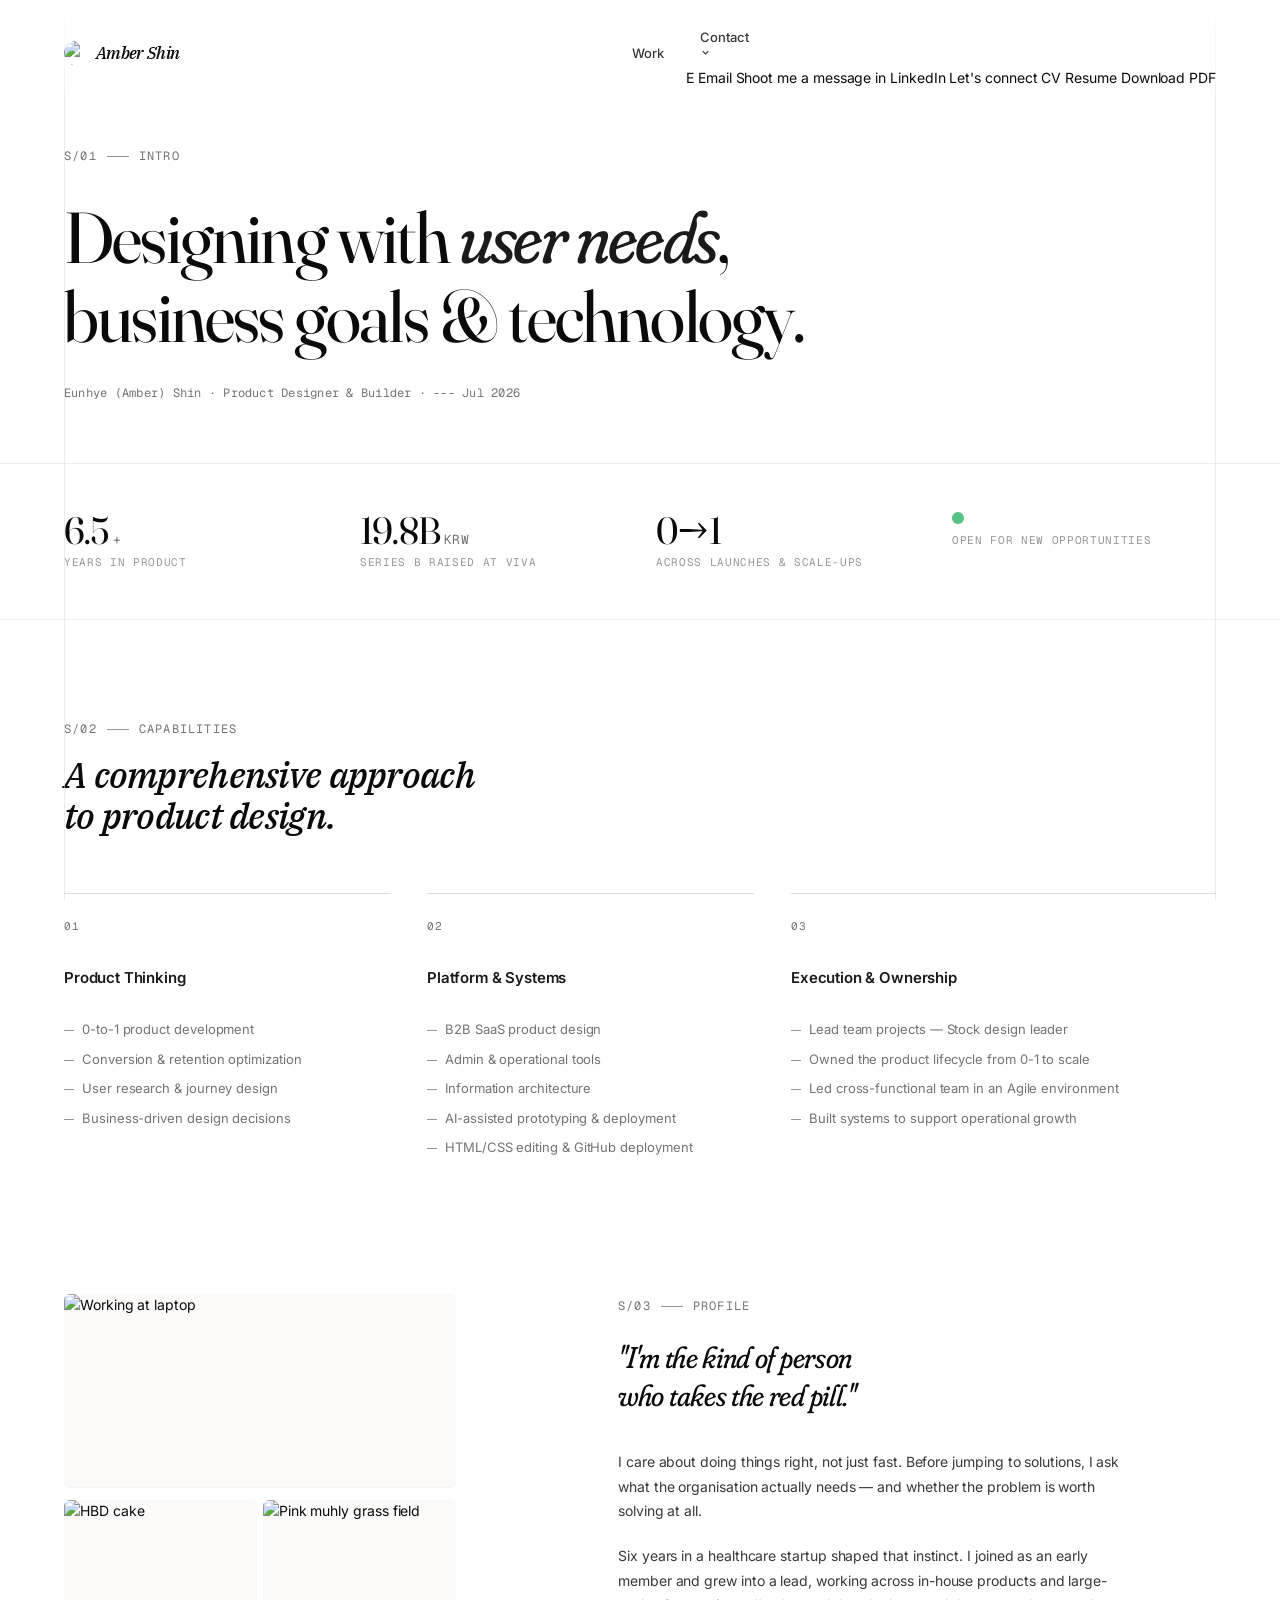
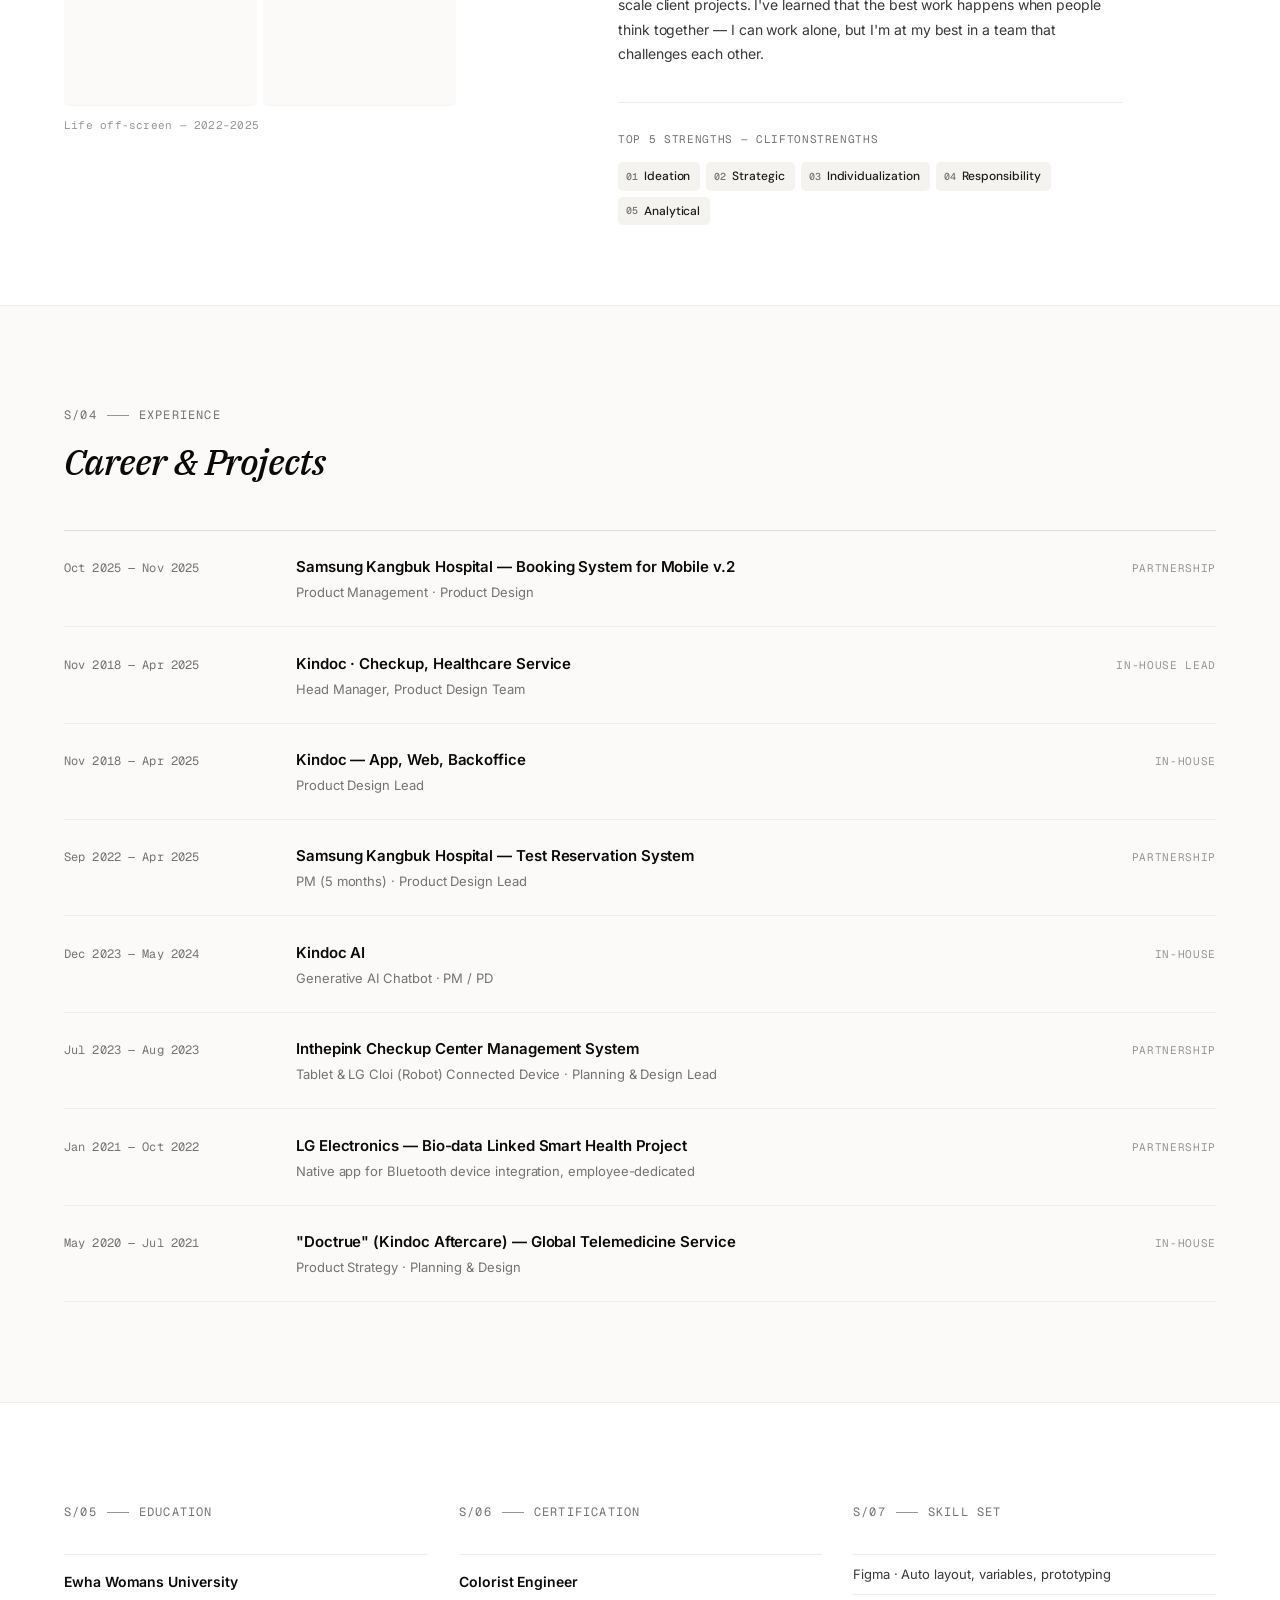
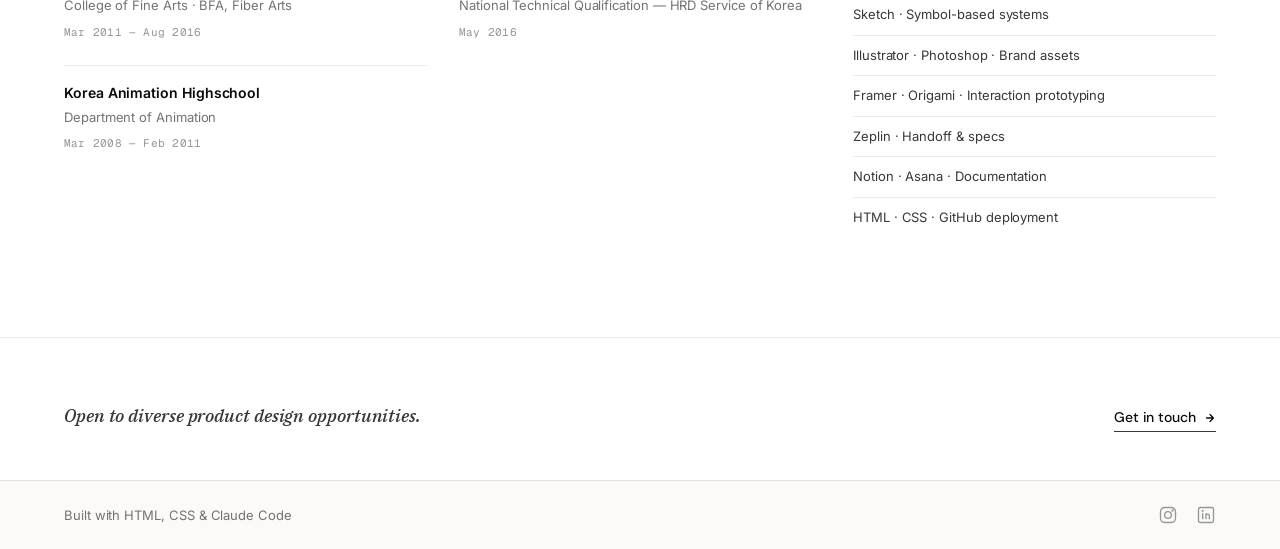
==== commit 7ccf47ff: "Update index.html" ====
--- a/index.html
+++ b/index.html
@@ -25,9 +25,37 @@
   </a>
   <nav class="nav__links">
     <a href="work.html" class="nav__link">Work</a>
+    <div class="nav__dropdown">
+      <button class="nav__link nav__dropdown-trigger" aria-haspopup="true" aria-expanded="false">
+        Contact
+        <svg class="nav__chevron" width="11" height="11" viewBox="0 0 24 24" fill="none" stroke="currentColor" stroke-width="2.5"><polyline points="6 9 12 15 18 9"/></svg>
+      </button>
+      <div class="nav__menu">
+        <a href="mailto:seh3988@gmail.com" class="nav__menu-item">
+          <span class="nav__menu-icon">E</span>
+          <span class="nav__menu-text">
+            <span class="nav__menu-title">Email</span>
+            <span class="nav__menu-sub">Shoot me a message</span>
+          </span>
+        </a>
+        <a href="https://www.linkedin.com/in/eunhyeshin" target="_blank" rel="noopener" class="nav__menu-item">
+          <span class="nav__menu-icon">in</span>
+          <span class="nav__menu-text">
+            <span class="nav__menu-title">LinkedIn</span>
+            <span class="nav__menu-sub">Let's connect</span>
+          </span>
+        </a>
+        <a href="assets/eunhye-amber-shin_CV_2026.pdf" target="_blank" rel="noopener" class="nav__menu-item">
+          <span class="nav__menu-icon">CV</span>
+          <span class="nav__menu-text">
+            <span class="nav__menu-title">Resume</span>
+            <span class="nav__menu-sub">Download PDF</span>
+          </span>
+        </a>
+      </div>
+    </div>
   </nav>
 </header>
-
 <!-- ============ FLOATING BOTTOM NAV ============ -->
 <nav class="floatnav" aria-label="Section navigation">
   <a href="#capabilities" data-toc-link class="floatnav__item">
